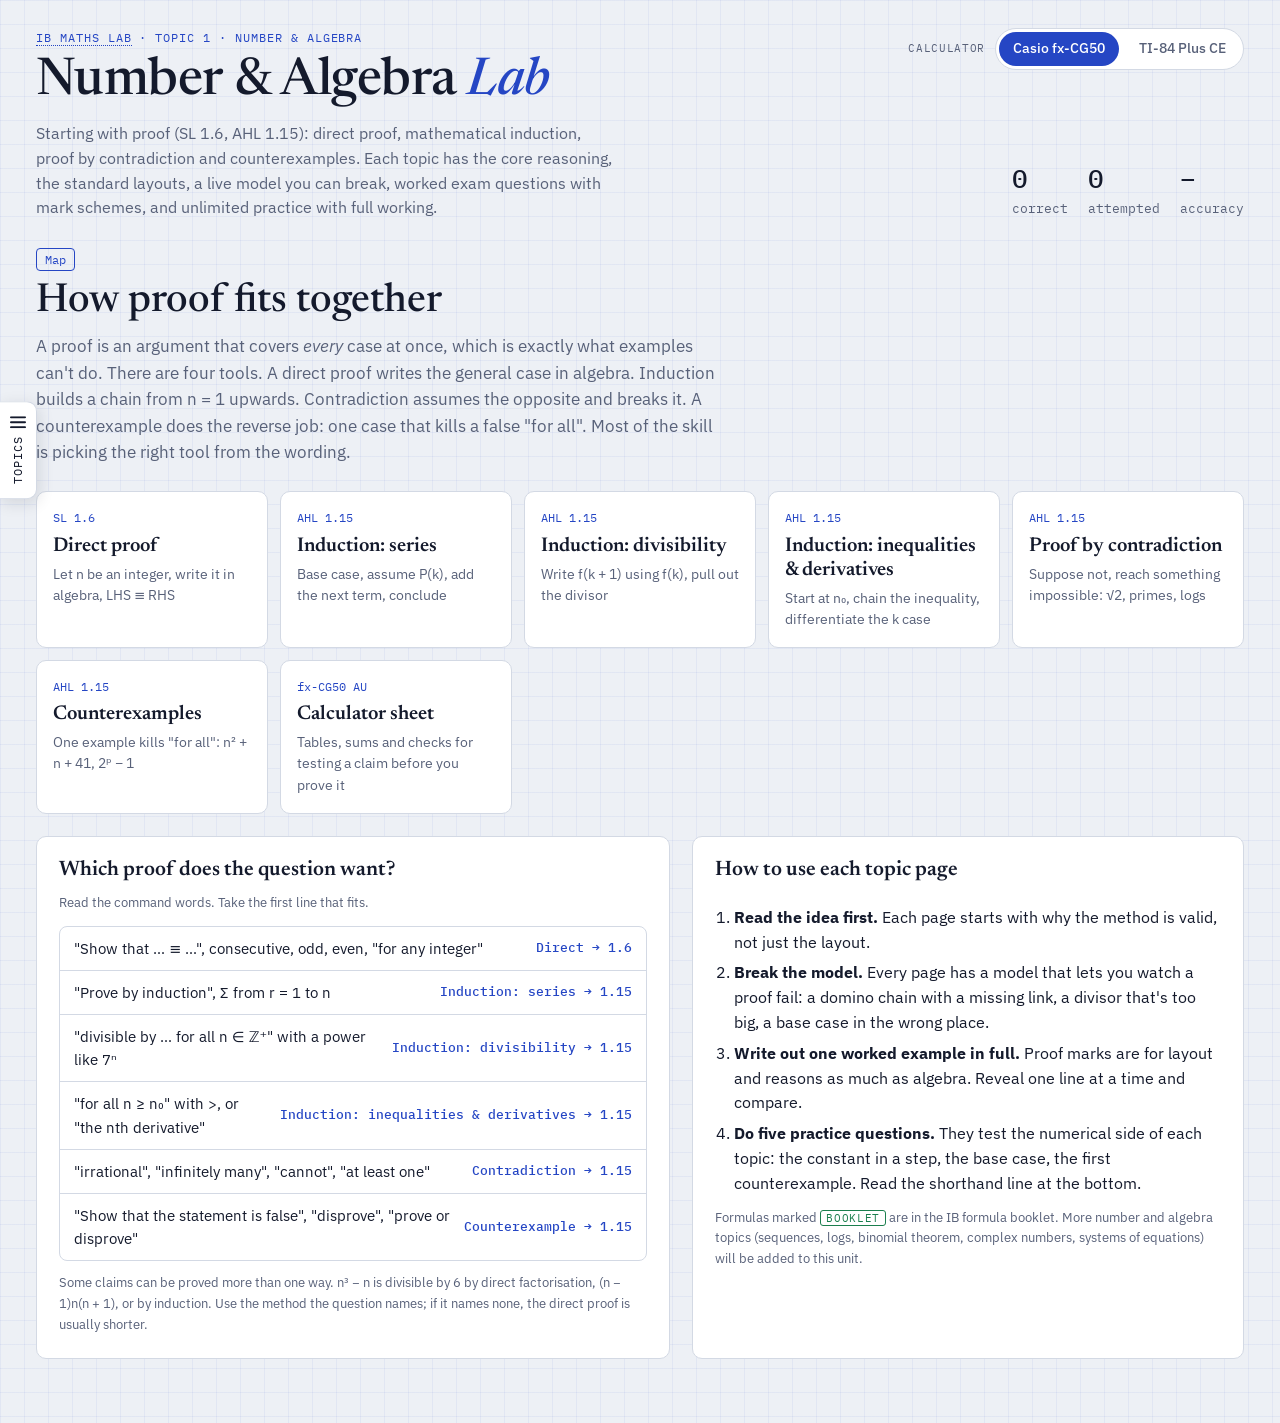
==== algebra/index.html @ 92396d4b "Add Number & algebra unit with proof (SL 1.6, AHL 1.15) Direct proof, induction (series, divisibilit" ====
<!doctype html>
<html lang="en">
<head>
<meta charset="utf-8">
<meta name="viewport" content="width=device-width, initial-scale=1, viewport-fit=cover">
<meta name="description" content="Interactive guide to IB Maths AA HL number and algebra, starting with proof: direct proof, mathematical induction (series, divisibility, inequalities, derivatives), proof by contradiction and counterexamples, with live models, worked exam questions with mark schemes, Casio fx-CG50 and TI-84 Plus CE keystrokes, and unlimited practice.">
<style>:root{padding-top:env(safe-area-inset-top,0px);padding-bottom:env(safe-area-inset-bottom,0px)}body{margin:0;font:14px system-ui,sans-serif}img{max-width:100%}[hidden]{display:none!important}</style>
<title>IB Number &amp; Algebra Lab</title>
<script>try{document.documentElement.dataset.calc=localStorage.getItem('ibprob-calc')==='ti84'?'ti84':'casio';}catch(e){document.documentElement.dataset.calc='casio';}</script>
<link rel="preconnect" href="https://fonts.googleapis.com">
<link rel="preconnect" href="https://fonts.gstatic.com" crossorigin>
<link rel="stylesheet" href="https://fonts.googleapis.com/css2?family=Newsreader:ital,opsz,wght@0,6..72,400..700;1,6..72,400..600&family=IBM+Plex+Sans:wght@400;500;600&family=IBM+Plex+Mono:wght@400;500&display=swap">
<link rel="stylesheet" href="../shared/styles.css">
</head>
<body data-unit="algebra">
<div class="wrap">
<header class="top">
<div>
<div class="eyebrow"><a class="crumb" href="../">IB Maths Lab</a> · Topic 1 · Number &amp; algebra</div>
<h1>Number &amp; Algebra <em>Lab</em></h1>
<p class="sub">Starting with proof (SL 1.6, AHL 1.15): direct proof, mathematical induction, proof by contradiction and counterexamples. Each topic has the core reasoning, the standard layouts, a live model you can break, worked exam questions with mark schemes, and unlimited practice with full working.</p>
</div>
<div class="top-side">
<div class="calcpick" role="group" aria-label="Calculator for keystroke instructions">
<span class="lbl">Calculator</span>
<div class="seg">
<button type="button" data-pick="casio" aria-pressed="true">Casio fx-CG50</button>
<button type="button" data-pick="ti84" aria-pressed="false">TI-84 Plus CE</button>
</div>
</div>
<div class="tally" aria-live="polite">
<div><b id="tCorrect">0</b>correct</div>
<div><b id="tAttempt">0</b>attempted</div>
<div><b id="tRate">–</b>accuracy</div>
</div>
</div>
</header>
<div class="shell">
<nav class="rail" id="rail" aria-label="Topics">
<div class="grp">Start</div>
<button class="navb" data-go="overview"><span class="r">map</span><span class="n">Overview</span><span class="s"></span></button>
<div class="grp">Proof</div>
<button class="navb" data-go="direct"><span class="r">SL 1.6</span><span class="n">Direct proof</span><span class="s" data-s="direct"></span></button>
<button class="navb" data-go="indsum"><span class="r">HL 1.15</span><span class="n">Induction: series</span><span class="s" data-s="indsum"></span></button>
<button class="navb" data-go="inddiv"><span class="r">HL 1.15</span><span class="n">Induction: divisibility</span><span class="s" data-s="inddiv"></span></button>
<button class="navb" data-go="indmore"><span class="r">HL 1.15</span><span class="n">Induction: inequalities &amp; derivatives</span><span class="s" data-s="indmore"></span></button>
<button class="navb" data-go="contra"><span class="r">HL 1.15</span><span class="n">Proof by contradiction</span><span class="s" data-s="contra"></span></button>
<button class="navb" data-go="counter"><span class="r">HL 1.15</span><span class="n">Counterexamples</span><span class="s" data-s="counter"></span></button>
<div class="grp">Test yourself</div>
<button class="navb" data-go="drill"><span class="r">mix</span><span class="n">Mixed drill</span><span class="s" data-s="drill"></span></button>
<button class="navb" data-go="casio"><span class="r"><span data-calc="casio">CG50</span><span data-calc="ti84">TI-84</span></span><span class="n">Calculator sheet</span><span class="s"></span></button>
</nav>
<main id="main">
<section class="sec" id="s-overview" data-sec="overview">
<header class="sec-head">
<span class="ref">Map</span>
<h2>How proof fits together</h2>
<p class="lede">A proof is an argument that covers <em>every</em> case at once, which is exactly what examples can't do. There are four tools. A direct proof writes the general case in algebra. Induction builds a chain from n = 1 upwards. Contradiction assumes the opposite and breaks it. A counterexample does the reverse job: one case that kills a false "for all". Most of the skill is picking the right tool from the wording.</p>
</header>
<div class="cards" id="cards"></div>
<div class="theory">
<div class="panel">
<h3>Which proof does the question want?</h3>
<p class="small" style="margin-bottom:12px">Read the command words. Take the first line that fits.</p>
<div class="decide">
<div><span>"Show that … ≡ …", consecutive, odd, even, "for any integer"</span><b>Direct → 1.6</b></div>
<div><span>"Prove by induction", Σ from r = 1 to n</span><b>Induction: series → 1.15</b></div>
<div><span>"divisible by … for all n ∈ ℤ⁺" with a power like 7ⁿ</span><b>Induction: divisibility → 1.15</b></div>
<div><span>"for all n ≥ n₀" with &gt;, or "the nth derivative"</span><b>Induction: inequalities &amp; derivatives → 1.15</b></div>
<div><span>"irrational", "infinitely many", "cannot", "at least one"</span><b>Contradiction → 1.15</b></div>
<div><span>"Show that the statement is false", "disprove", "prove or disprove"</span><b>Counterexample → 1.15</b></div>
</div>
<p class="small" style="margin-top:12px">Some claims can be proved more than one way. n³ − n is divisible by 6 by direct factorisation, (n − 1)n(n + 1), or by induction. Use the method the question names; if it names none, the direct proof is usually shorter.</p>
</div>
<div class="panel prose">
<h3>How to use each topic page</h3>
<ol>
<li><b>Read the idea first.</b> Each page starts with why the method is valid, not just the layout.</li>
<li><b>Break the model.</b> Every page has a model that lets you watch a proof fail: a domino chain with a missing link, a divisor that's too big, a base case in the wrong place.</li>
<li><b>Write out one worked example in full.</b> Proof marks are for layout and reasons as much as algebra. Reveal one line at a time and compare.</li>
<li><b>Do five practice questions.</b> They test the numerical side of each topic: the constant in a step, the base case, the first counterexample. Read the shorthand line at the bottom.</li>
</ol>
<p class="small">Formulas marked <span class="bk">booklet</span> are in the IB formula booklet. More number and algebra topics (sequences, logs, binomial theorem, complex numbers, systems of equations) will be added to this unit.</p>
</div>
</div>
</section>

<section class="sec" id="s-direct" data-sec="direct" hidden>
<header class="sec-head">
<span class="ref">SL 1.6</span>
<h2>Direct proof</h2>
<p class="lede">Write the general case in algebra, then rearrange it until the claim is visible. One argument covers every integer at once.</p>
</header>
<div class="theory">
<div class="panel prose">
<h3>The idea</h3>
<p>Checking examples never proves a "for all" claim. There are infinitely many integers and you can only check finitely many. The way round this is to let a <b>letter stand for every case at once</b>: "let n be an integer". Anything you show about n is then true for 1, for 2, for −57 and for every other integer, because you never used which one it was.</p>
<p>So the work is <b>translation</b>. An even number is 2n, an odd number 2n + 1, three consecutive integers n, n + 1, n + 2. Then rearrange until the claim shows: "divisible by 3" means you can write 3 × (an integer). Finish by saying why the bracket is an integer.</p>
<p>An <b>identity</b>, written ≡, is true for every value of the variable, unlike an equation, which picks out particular values. To prove LHS ≡ RHS, <b>start from one side and transform it into the other</b>. Writing the identity first and simplifying both sides is a logical error: it assumes what you are trying to show, and it can "prove" false things (squaring both sides of −1 = 1 gives 1 = 1).</p>
<p>Two facts do a lot of the work: <b>of two consecutive integers, one is even</b>, and <b>of three consecutive integers, one is a multiple of 3</b>. In the model, set the divisor above what the algebra allows and watch a counterexample appear.</p>
</div>
<div class="panel">
<h3>Formulas</h3>
<div class="fx-list">
<div class="fx"><span class="f">even: 2n   odd: 2n + 1   (n ∈ ℤ)</span></div>
<div class="fx"><span class="f">consecutive: n, n + 1, n + 2</span></div>
<div class="fx"><span class="f">n(n + 1) is always even</span></div>
<div class="fx"><span class="f">(n − 1)n(n + 1) is always a multiple of 6</span></div>
<div class="fx"><span class="f">(A + B)² − (A − B)² ≡ 4AB</span></div>
<div class="fx"><span class="f">A² − B² ≡ (A − B)(A + B)</span></div>
<div class="fx"><span class="f">Sₙ = n/2 (2u₁ + (n − 1)d)</span><span class="bk">booklet</span></div>
</div>
<div class="notes">
<div class="note trap"><span class="label">Traps</span><ul>
<li>Examples prove nothing about "every n". They score 0.</li>
<li>Two independent odd numbers are 2m + 1 and 2n + 1, not both 2n + 1.</li>
<li>Work from one side to the other. Don't simplify both sides of the identity at once.</li>
<li>"= 3(n + 1)" is not finished. Say n + 1 is an integer.</li>
</ul></div>
<div class="note tip"><span class="label">Shorthand</span><ul>
<li><b>Let n, write it, factor it, say why.</b></li>
<li><b>LHS → RHS, never both at once.</b></li>
<li><b>Consecutive pair → a 2. Consecutive triple → a 6.</b></li>
</ul></div>
</div>
</div>
</div>
<div class="panel">
<h3>Live model: evidence versus proof</h3>
<div class="lab-grid">
<div class="lcol"><div id="direct-pre"></div><div class="ctrls" id="direct-ctrls"></div></div>
<div>
<canvas id="direct-cv" aria-label="grid of values of the expression for n = 1 to N, marked by whether d divides them"></canvas>
<div class="legend"><span><i style="background:var(--good)"></i>d divides it</span><span><i style="background:var(--bad)"></i>d does not divide it</span><span><i style="background:var(--amber)"></i>first counterexample</span></div>
<div id="direct-ro"></div>
<div class="gdc" id="direct-gdc"></div>
<div id="direct-work" class="wk"></div>
</div>
</div>
</div>
<div class="duo"><div class="practice" data-sec="direct"></div>
<aside class="calc" data-calc="casio"><h3>On your fx-CG50 AU <small>Table</small></h3>
<p>The proof is done by hand. Use a table first to check the claim is true, and to find the number that always divides.</p>
<h4>Test a divisibility claim</h4>
<ol>
<li><kbd>MENU</kbd> → <b>Table</b>. Enter Y1 as the expression divided by d, e.g. <span class="mono">(X³−X)÷6</span>.</li>
<li><kbd>F5</kbd> SET: Start 1, End 20, Step 1. <kbd>EXIT</kbd>.</li>
<li><kbd>F6</kbd> TABLE. A decimal anywhere in Y1 is a counterexample. Whole numbers all the way down are evidence only.</li>
</ol>
<div class="eg">Y1 = (X³−X)÷6<br>X: 1  2  3   4   5<br>Y1: 0  1  4  10  20   (all whole)</div>
<p class="warn">The table can't replace the algebra. "I checked n = 1 to 20" earns no marks; "(n − 1)n(n + 1) contains a multiple of 2 and of 3" does.</p>
<p class="small">Menu labels move slightly between OS versions. If SET is not on F5, look along the F-key bar.</p>
</aside>
<aside class="calc" data-calc="ti84"><h3>On your TI-84 Plus CE <small>Y= · TABLE</small></h3>
<p>The proof is done by hand. Use a table first to check the claim is true, and to find the number that always divides.</p>
<h4>Test a divisibility claim</h4>
<ol>
<li><kbd>Y=</kbd>, enter Y1 as the expression divided by d, e.g. <span class="mono">(X^3−X)/6</span>.</li>
<li><kbd>2nd</kbd> <kbd>WINDOW</kbd> (TBLSET): TblStart = 1, ΔTbl = 1.</li>
<li><kbd>2nd</kbd> <kbd>GRAPH</kbd> (TABLE). A decimal anywhere in Y1 is a counterexample. Whole numbers all the way down are evidence only.</li>
</ol>
<div class="eg">Y1 = (X^3−X)/6<br>X: 1  2  3   4   5<br>Y1: 0  1  4  10  20   (all whole)</div>
<p class="warn">The table can't replace the algebra. "I checked n = 1 to 20" earns no marks; "(n − 1)n(n + 1) contains a multiple of 2 and of 3" does.</p>
</aside></div>
</section>

<section class="sec" id="s-indsum" data-sec="indsum" hidden>
<header class="sec-head">
<span class="ref">AHL 1.15</span>
<h2>Induction: series</h2>
<p class="lede">Prove the first case, prove that each case forces the next, and every case follows, like a line of falling dominoes.</p>
</header>
<div class="theory">
<div class="panel prose">
<h3>The idea</h3>
<p>Induction proves a statement P(n) for every positive integer with two finite pieces of work. The <b>base case</b> shows P(1) is true. The <b>inductive step</b> shows that <em>if</em> P(k) is true, then P(k + 1) must be true, for any k. Then P(1) gives P(2), P(2) gives P(3), and so on forever. Each domino knocks over the next.</p>
<p>Both halves matter, and the model shows why. Pick <b>faulty: base</b>: the formula Σ r = (n² + n + 2)/2 passes every inductive step, yet it's false everywhere, because the first domino never falls. Pick <b>faulty: step</b>: that formula is true for n = 1, 2 and 3, then the chain breaks. Checking a few cases is exactly what induction is <em>not</em>.</p>
<p>In the step you <b>assume</b> P(k). That is not circular: you're proving the implication "P(k) ⇒ P(k + 1)", not P(k) itself. For a series, the sum to k + 1 is the sum to k plus one more term, so <b>S(k + 1) = S(k) + u(k + 1)</b>. Replace S(k) by the assumed formula, then simplify towards the target. Writing the target down first tells you what to factorise out, usually (k + 1).</p>
<p>The conclusion is a required sentence, and it carries a mark: P(1) is true, P(k) true implies P(k + 1) true, so P(n) is true for all n ∈ ℤ⁺.</p>
</div>
<div class="panel">
<h3>Formulas</h3>
<div class="fx-list">
<div class="fx"><span class="f">S(k + 1) = S(k) + u(k + 1)</span></div>
<div class="fx"><span class="f">Σ r = n(n + 1)/2</span></div>
<div class="fx"><span class="f">Σ r² = n(n + 1)(2n + 1)/6</span></div>
<div class="fx"><span class="f">Σ r³ = n²(n + 1)²/4</span></div>
<div class="fx"><span class="f">Σ<sub>r=a</sub><sup>b</sup> = S(b) − S(a − 1)</span></div>
<div class="fx"><span class="f">Sₙ = u₁(rⁿ − 1)/(r − 1)</span><span class="bk">booklet</span></div>
</div>
<div class="notes">
<div class="note trap"><span class="label">Traps</span><ul>
<li>Never assume P(k + 1). Write it as the target, then reach it.</li>
<li>The (k + 1)th term: put r = k + 1 into the term, carefully (r × 2<sup>r−1</sup> becomes (k + 1)2ᵏ).</li>
<li>Show both sides in the base case, not just "true for n = 1".</li>
<li>The conclusion sentence is a mark. Write it every time.</li>
</ul></div>
<div class="note tip"><span class="label">Shorthand</span><ul>
<li><b>Base, Assume, Add the next term, Aim at the target, Announce.</b></li>
<li><b>Factor out (k + 1) first, expand last.</b></li>
</ul></div>
</div>
</div>
</div>
<div class="panel">
<h3>Live model: the domino chain</h3>
<div class="lab-grid">
<div class="lcol"><div id="indsum-pre"></div><div class="ctrls" id="indsum-ctrls"></div></div>
<div>
<canvas id="indsum-cv" aria-label="dominoes for n = 1 to N: fallen dominoes are proved, links show whether each inductive step holds"></canvas>
<div class="legend"><span><i style="background:var(--accent)"></i>fallen: proved by induction</span><span><i style="background:var(--good)"></i>step k → k + 1 holds</span><span><i style="background:var(--bad)"></i>step fails, or P(n) false</span><span><i style="background:var(--amber)"></i>step being inspected</span></div>
<div id="indsum-ro"></div>
<div class="gdc" id="indsum-gdc"></div>
<div id="indsum-work" class="wk"></div>
</div>
</div>
</div>
<div class="duo"><div class="practice" data-sec="indsum"></div>
<aside class="calc" data-calc="casio"><h3>On your fx-CG50 AU <small>Run-Matrix · Table</small></h3>
<p>Check a formula before proving it, and use it afterwards for "hence" parts.</p>
<h4>Evaluate a sum</h4>
<ol>
<li><kbd>MENU</kbd> → <b>Run-Matrix</b> → <kbd>OPTN</kbd> → <kbd>F4</kbd> CALC → Σ(. On most OS versions Σ( is on the second page: press <kbd>F6</kbd> (▷), then <kbd>F3</kbd>.</li>
<li>Type the term, the variable, the start and the end: <span class="mono">Σ(X², X, 1, 10)</span>.</li>
<li>Compare with the formula at the same n.</li>
</ol>
<div class="eg">Σ(X²,X,1,10)       = 385<br>10×11×21÷6         = 385  ✓</div>
<h4>Smallest n for which the sum exceeds T</h4>
<ol>
<li><kbd>MENU</kbd> → <b>Table</b>, Y1 = the proved formula with X for n.</li>
<li>Scan for the first row above T. Quote that row and the one before.</li>
</ol>
<p class="small">If the Σ( key is not where described, look along the CALC F-key bar after pressing <kbd>F6</kbd> (▷).</p>
</aside>
<aside class="calc" data-calc="ti84"><h3>On your TI-84 Plus CE <small>LIST · TABLE</small></h3>
<p>Check a formula before proving it, and use it afterwards for "hence" parts.</p>
<h4>Evaluate a sum</h4>
<ol>
<li><kbd>2nd</kbd> <kbd>STAT</kbd> (LIST) → MATH → 5:sum(.</li>
<li>Then <kbd>2nd</kbd> <kbd>STAT</kbd> → OPS → 5:seq(. Type term, variable, start, end: <span class="mono">sum(seq(X², X, 1, 10))</span>.</li>
<li>Compare with the formula at the same n.</li>
</ol>
<div class="eg">sum(seq(X²,X,1,10))  = 385<br>10*11*21/6           = 385  ✓</div>
<h4>Smallest n for which the sum exceeds T</h4>
<ol>
<li><kbd>Y=</kbd>, Y1 = the proved formula with X for n. <kbd>2nd</kbd> <kbd>GRAPH</kbd> (TABLE).</li>
<li>Scan for the first row above T. Quote that row and the one before.</li>
</ol>
<p class="small">Newer OS versions also have a summation template, <kbd>MATH</kbd> → 0:summation Σ(. If yours doesn't, sum(seq( always works.</p>
</aside></div>
</section>

<section class="sec" id="s-inddiv" data-sec="inddiv" hidden>
<header class="sec-head">
<span class="ref">AHL 1.15</span>
<h2>Induction: divisibility</h2>
<p class="lede">Show f(1) is a multiple of d, then write f(k + 1) as a multiple of f(k) plus something that is clearly a multiple of d.</p>
</header>
<div class="theory">
<div class="panel prose">
<h3>The idea</h3>
<p>The structure is the same as for series: base case, assume P(k), prove P(k + 1), conclude. What changes is the step. P(k) says <b>f(k) = dm for some integer m</b>. Giving the multiple a name is what makes the assumption usable.</p>
<p>For powers, split one factor off: 7ᵏ⁺¹ = 7 × 7ᵏ. Then either <b>substitute</b> 7ᵏ = 6m + 1 from the assumption, or <b>add and subtract</b> to make f(k) appear: 7ᵏ⁺¹ − 1 = 7(7ᵏ − 1) + 6. Both routes end with d × (an integer).</p>
<p>The model shows the second route numerically. f(k + 1) is rebuilt as (a × f(k)) + extra term. If f(k) is a multiple of d and so is the extra term, the sum is too, and the remainders stay at zero for ever. Raise d above what works and the remainder bars appear: the extra term is no longer a multiple of d, and the step breaks.</p>
<p>For polynomials like n³ + 2n there's no power to split. Instead, look at <b>f(k + 1) − f(k)</b>: here 3k² + 3k + 3, a multiple of 3. Then f(k + 1) = f(k) + 3(k² + k + 1), a sum of multiples of 3.</p>
</div>
<div class="panel">
<h3>Formulas</h3>
<div class="fx-list">
<div class="fx"><span class="f">assume f(k) = dm, m ∈ ℤ</span></div>
<div class="fx"><span class="f">aᵏ⁺¹ = a × aᵏ</span></div>
<div class="fx"><span class="f">aᵏ⁺¹ + c = a(aᵏ + c) − c(a − 1)</span></div>
<div class="fx"><span class="f">aᵏ⁺¹ − bᵏ⁺¹ = a(aᵏ − bᵏ) + (a − b)bᵏ</span></div>
<div class="fx"><span class="f">(k + 1)³ = k³ + 3k² + 3k + 1</span></div>
<div class="fx"><span class="f">a − b always divides aⁿ − bⁿ</span></div>
</div>
<div class="notes">
<div class="note trap"><span class="label">Traps</span><ul>
<li>"Assume divisible by d" with no letter gives nothing to substitute. Write f(k) = dm.</li>
<li>3²⁽ᵏ⁺¹⁾ = 9 × 3²ᵏ, not 3 × 3²ᵏ.</li>
<li>End with d × (bracket) and say the bracket is an integer.</li>
</ul></div>
<div class="note tip"><span class="label">Shorthand</span><ul>
<li><b>Split one power off, substitute, factor out d.</b></li>
<li><b>Polynomial? f(k + 1) − f(k).</b></li>
</ul></div>
</div>
</div>
</div>
<div class="panel">
<h3>Live model: does the remainder stay at zero?</h3>
<div class="lab-grid">
<div class="lcol"><div id="inddiv-pre"></div><div class="ctrls" id="inddiv-ctrls"></div></div>
<div>
<canvas id="inddiv-cv" aria-label="remainder of f(n) on division by d for n = 1 to 12"></canvas>
<div class="legend"><span><i style="background:var(--good)"></i>remainder 0</span><span><i style="background:var(--bad)"></i>non-zero remainder</span><span><i style="background:var(--amber)"></i>k and k + 1</span></div>
<div id="inddiv-ro"></div>
<div class="gdc" id="inddiv-gdc"></div>
<div id="inddiv-work" class="wk"></div>
</div>
</div>
</div>
<div class="duo"><div class="practice" data-sec="inddiv"></div>
<aside class="calc" data-calc="casio"><h3>On your fx-CG50 AU <small>Table</small></h3>
<p>Before proving "d divides f(n)", check it and find the largest d.</p>
<h4>Find the largest d</h4>
<ol>
<li><kbd>MENU</kbd> → <b>Table</b>, Y1 = f(X), e.g. <span class="mono">7^X−1</span>. <kbd>F5</kbd> SET: Start 1, End 6. <kbd>F6</kbd> TABLE.</li>
<li>The HCF of the first two or three values is the largest possible d.</li>
<li>Check it: change Y1 to <span class="mono">(7^X−1)÷6</span>. Every value should be a whole number.</li>
</ol>
<div class="eg">Y1 = 7^X−1:  6, 48, 342, 2400<br>HCF(6, 48, 342) = 6<br>(7^X−1)÷6:  1, 8, 57, 400  ✓</div>
<p class="warn">The screen shows 10 digits. Past about 10¹⁰, values switch to scientific notation and you can't tell whether they are whole. Keep End small.</p>
</aside>
<aside class="calc" data-calc="ti84"><h3>On your TI-84 Plus CE <small>Y= · TABLE</small></h3>
<p>Before proving "d divides f(n)", check it and find the largest d.</p>
<h4>Find the largest d</h4>
<ol>
<li><kbd>Y=</kbd>, Y1 = f(X), e.g. <span class="mono">7^X−1</span>. <kbd>2nd</kbd> <kbd>WINDOW</kbd>: TblStart = 1, ΔTbl = 1. <kbd>2nd</kbd> <kbd>GRAPH</kbd>.</li>
<li>The HCF of the first two or three values is the largest possible d. <kbd>MATH</kbd> → NUM → gcd( finds it.</li>
<li>Check it: change Y1 to <span class="mono">(7^X−1)/6</span>. Every value should be a whole number.</li>
</ol>
<div class="eg">Y1 = 7^X−1:  6, 48, 342, 2400<br>gcd(6,48) = 6, gcd(6,342) = 6<br>(7^X−1)/6:  1, 8, 57, 400  ✓</div>
<p class="warn">The screen shows 10 digits. Past about 10¹⁰, values switch to scientific notation and you can't tell whether they are whole. Keep the table short.</p>
<p class="small">gcd( takes two numbers at a time, so nest it for three: gcd(gcd(6,48),342).</p>
</aside></div>
</section>

<section class="sec" id="s-indmore" data-sec="indmore" hidden>
<header class="sec-head">
<span class="ref">AHL 1.15</span>
<h2>Induction: inequalities and derivatives</h2>
<p class="lede">Start the chain where the statement starts being true, and in the step build an inequality one link at a time.</p>
</header>
<div class="theory">
<div class="panel prose">
<h3>The idea</h3>
<p>Induction doesn't have to start at 1. If a claim is "for all n ≥ 5", the <b>base case is P(5)</b> and the step assumes P(k) <b>for some k ≥ 5</b>. That condition on k is often what makes the step work.</p>
<p>For an inequality, start from the left side of P(k + 1) and peel off the left side of P(k): 2ᵏ⁺¹ = 2 × 2ᵏ, or (k + 1)! = (k + 1) × k!. Use the assumption once to get &gt; something. Then show that something is ≥ the right side of P(k + 1), using k ≥ n₀. You are building a chain, <b>LHS &gt; … ≥ RHS</b>, never an equation.</p>
<p>The model separates the two requirements. The <b>base</b> must be true, and the <b>step</b> must work from the base onwards. For 2ⁿ &gt; n², the step works for every k ≥ 3, but P(3) and P(4) are false, so the earliest valid base is 5. Drag n₀ to 1: P(1) is true, but the step can't carry it past 2. Small cases can hold and then fail.</p>
<p>For an <b>nth derivative</b>, the step is: differentiate the formula for the kth derivative, and simplify it into the formula with k + 1. Don't differentiate the original function again, and don't just substitute k + 1 into the formula. That second one is assuming the answer.</p>
</div>
<div class="panel">
<h3>Formulas</h3>
<div class="fx-list">
<div class="fx"><span class="f">base: P(n₀); assume P(k), k ≥ n₀</span></div>
<div class="fx"><span class="f">2ᵏ⁺¹ = 2 × 2ᵏ,   (k + 1)! = (k + 1) × k!</span></div>
<div class="fx"><span class="f">a &gt; b and b ≥ c ⇒ a &gt; c</span></div>
<div class="fx"><span class="f">f<sup>(k+1)</sup>(x) = d/dx [f<sup>(k)</sup>(x)]</span></div>
<div class="fx"><span class="f">(uv)′ = u′v + uv′</span><span class="bk">booklet</span></div>
<div class="fx"><span class="f">d/dx (eˣ) = eˣ, so d/dx (e<sup>ax</sup>) = ae<sup>ax</sup></span><span class="bk">booklet</span></div>
</div>
<div class="notes">
<div class="note trap"><span class="label">Traps</span><ul>
<li>The base case is the starting value in the question, not n = 1.</li>
<li>State k ≥ n₀ in the assumption. You'll need it.</li>
<li>Keep &gt; and ≥ in the chain. One "=" where it doesn't belong breaks the proof.</li>
<li>Derivatives: differentiate the k case, don't restart from f(x).</li>
</ul></div>
<div class="note tip"><span class="label">Shorthand</span><ul>
<li><b>Peel off, use P(k), compare, chain.</b></li>
<li><b>Base = first n after the last failure.</b></li>
</ul></div>
</div>
</div>
</div>
<div class="panel">
<h3>Live model: where can the chain start?</h3>
<div class="lab-grid">
<div class="lcol"><div id="indmore-pre"></div><div class="ctrls" id="indmore-ctrls"></div></div>
<div>
<canvas id="indmore-cv" aria-label="left and right sides of the inequality for n = 1 to 12 on a log scale, with the base case marked"></canvas>
<div class="legend"><span><i style="background:var(--accent)"></i>left side</span><span><i style="background:var(--amber)"></i>right side</span><span><i style="background:var(--good-soft)"></i>inequality true</span><span><i style="background:var(--bad-soft)"></i>false</span></div>
<div id="indmore-ro"></div>
<div class="gdc" id="indmore-gdc"></div>
<div id="indmore-work" class="wk"></div>
</div>
</div>
</div>
<div class="duo"><div class="practice" data-sec="indmore"></div>
<aside class="calc" data-calc="casio"><h3>On your fx-CG50 AU <small>Table · Run-Matrix</small></h3>
<p>Find the base case with a table; check a derivative formula at a point.</p>
<h4>Find n₀ for an inequality</h4>
<ol>
<li><kbd>MENU</kbd> → <b>Table</b>. Y1 = left side, Y2 = right side, e.g. <span class="mono">X!</span> and <span class="mono">3^X</span>. The ! is in <kbd>OPTN</kbd> → <kbd>F6</kbd> (▷) → <kbd>F3</kbd> PROB → <kbd>F1</kbd> x!.</li>
<li><kbd>F5</kbd> SET: Start 1, End 12. <kbd>F6</kbd> TABLE.</li>
<li>Find the <em>last</em> row where Y1 ≤ Y2. n₀ is the row after it.</li>
</ol>
<div class="eg">X   Y1=X!   Y2=3^X<br>6   720     729    ✗<br>7   5040    2187   ✓   → n₀ = 7</div>
<h4>Check an nth-derivative formula</h4>
<ol>
<li><b>Run-Matrix</b> → <kbd>OPTN</kbd> → <kbd>F4</kbd> CALC → <kbd>F3</kbd> d²/dx² gives a second derivative at a point.</li>
<li>Compare with your formula at n = 2 and the same x.</li>
</ol>
<div class="eg">d²/dx²(Xe^(2X), 0.5)  = 16.30…<br>2¹(2 + 1)e¹           = 16.30…  ✓</div>
</aside>
<aside class="calc" data-calc="ti84"><h3>On your TI-84 Plus CE <small>Y= · TABLE · MATH</small></h3>
<p>Find the base case with a table; check a derivative formula at a point.</p>
<h4>Find n₀ for an inequality</h4>
<ol>
<li><kbd>Y=</kbd>. Y1 = left side, Y2 = right side, e.g. <span class="mono">X!</span> and <span class="mono">3^X</span>. The ! is in <kbd>MATH</kbd> → PROB → 4:!.</li>
<li><kbd>2nd</kbd> <kbd>WINDOW</kbd>: TblStart = 1, ΔTbl = 1. <kbd>2nd</kbd> <kbd>GRAPH</kbd>.</li>
<li>Find the <em>last</em> row where Y1 ≤ Y2. n₀ is the row after it.</li>
</ol>
<div class="eg">X   Y1=X!   Y2=3^X<br>6   720     729    ✗<br>7   5040    2187   ✓   → n₀ = 7</div>
<h4>Check a derivative formula</h4>
<ol>
<li><kbd>MATH</kbd> → 8:nDeriv( gives a first derivative at a point.</li>
<li>Compare with your formula at n = 1. For a second derivative, enter your f′ formula as Y1 and use nDeriv(Y1, X, a).</li>
</ol>
<div class="eg">nDeriv(Xe^(2X),X,0.5) = 5.436…<br>2⁰(1 + 1)e¹          = 5.436…  ✓</div>
<p class="small">nDeriv( cannot be nested, which is why the second derivative goes through Y1.</p>
</aside></div>
</section>

<section class="sec" id="s-contra" data-sec="contra" hidden>
<header class="sec-head">
<span class="ref">AHL 1.15</span>
<h2>Proof by contradiction</h2>
<p class="lede">Assume the statement is false, follow the consequences, and reach something impossible. The assumption must be wrong.</p>
</header>
<div class="theory">
<div class="panel prose">
<h3>The idea</h3>
<p>Some statements are hard to prove head-on, because they say something <em>can't</em> happen: √2 is not a fraction, the primes never run out. Contradiction turns them round. <b>Suppose the opposite</b>, deduce carefully, and arrive at a statement that is both true and false. Since correct reasoning can't produce a falsehood from a truth, the supposition was false.</p>
<p>For √2: suppose √2 = p/q in <b>lowest terms</b>. Squaring gives p² = 2q², so p² is even, so p is even (a small lemma, itself proved by contradiction). Writing p = 2m gives q² = 2m², so q is even too. Both even contradicts lowest terms. The phrase "no common factor" in the first line is what the whole proof hangs on.</p>
<p>The model hunts for a fraction p/q with p² = dq². For d = 2 the gap |p² − 2q²| never drops below 1, however far you search. But a search is still only evidence. Set d = 4 and an exact fraction appears, so the proof <em>must</em> fail somewhere: it fails at "d | p² ⇒ d | p", since 4 | 2² but 4 ∤ 2. Try d = 8: √8 is irrational, yet that step still fails. The fix is to argue with the prime 2 instead.</p>
<p>Euclid's proof that there are infinitely many primes works the same way. Suppose p₁, …, pₙ is the complete list, and build N = p₁p₂…pₙ + 1. Every pᵢ leaves remainder 1, so N has a prime factor that isn't on the list. N itself need not be prime.</p>
</div>
<div class="panel">
<h3>Formulas</h3>
<div class="fx-list">
<div class="fx"><span class="f">rational: p/q, p, q ∈ ℤ, q ≠ 0, no common factor</span></div>
<div class="fx"><span class="f">n² even ⇒ n even (p prime: p | n² ⇒ p | n)</span></div>
<div class="fx"><span class="f">even ≠ odd</span></div>
<div class="fx"><span class="f">log<sub>a</sub> b = p/q ⇔ aᵖ = bᵠ</span></div>
<div class="fx"><span class="f">N = p₁p₂…pₙ + 1 leaves remainder 1 on division by each pᵢ</span></div>
<div class="fx"><span class="f">log<sub>a</sub> x = log<sub>b</sub> x ÷ log<sub>b</sub> a</span><span class="bk">booklet</span></div>
</div>
<div class="notes">
<div class="note trap"><span class="label">Traps</span><ul>
<li>Leave out "no common factor" and there is no contradiction at the end.</li>
<li>"N is prime" is false in general (30 031 = 59 × 509). Say N has a prime factor not on the list.</li>
<li>Name the contradiction explicitly, then conclude.</li>
<li>Decimals on a calculator are never a proof of irrationality.</li>
</ul></div>
<div class="note tip"><span class="label">Shorthand</span><ul>
<li><b>Suppose not. Push until something is both true and false.</b></li>
<li><b>√d: lowest terms → both divisible → contradiction.</b></li>
<li><b>Logs: aᵖ = bᵠ, even = odd.</b></li>
</ul></div>
</div>
</div>
</div>
<div class="panel">
<h3>Live model: hunting for √d = p/q</h3>
<div class="lab-grid">
<div class="lcol"><div class="ctrls" id="contra-ctrls"></div></div>
<div>
<canvas id="contra-cv" aria-label="gap between p squared and d times q squared for the best p at each q"></canvas>
<div class="legend"><span><i style="background:var(--accent)"></i>gap of exactly 1</span><span><i style="background:var(--accent-soft)"></i>larger gap</span><span><i style="background:var(--bad)"></i>gap 0: an exact fraction</span><span><i style="background:var(--good)"></i>floor at 1</span></div>
<div id="contra-ro"></div>
<div class="gdc" id="contra-gdc"></div>
<div id="contra-work" class="wk"></div>
</div>
</div>
</div>
<div class="duo"><div class="practice" data-sec="contra"></div>
<aside class="calc" data-calc="casio"><h3>On your fx-CG50 AU <small>Run-Matrix · Table</small></h3>
<p>Contradiction proofs are written by hand. The calculator helps with the numerical parts, such as testing a Euclid number for factors.</p>
<h4>Find the smallest prime factor of N</h4>
<ol>
<li><b>Run-Matrix</b>: compute N, e.g. <span class="mono">2×3×5×7×11×13+1</span> = 30031.</li>
<li><kbd>MENU</kbd> → <b>Table</b>, Y1 = <span class="mono">30031÷X</span>. <kbd>F5</kbd> SET: Start 2, End 200. <kbd>F6</kbd> TABLE.</li>
<li>Scroll for the first whole number. Its X is the smallest factor.</li>
</ol>
<div class="eg">Y1 = 30031÷X<br>X = 59:  Y1 = 509   → 30031 = 59 × 509</div>
<p class="warn">√2 = 1.414213562 on screen proves nothing: every rational number also shows only 10 digits. Irrationality needs the argument.</p>
</aside>
<aside class="calc" data-calc="ti84"><h3>On your TI-84 Plus CE <small>Home · TABLE</small></h3>
<p>Contradiction proofs are written by hand. The calculator helps with the numerical parts, such as testing a Euclid number for factors.</p>
<h4>Find the smallest prime factor of N</h4>
<ol>
<li>Home screen: compute N, e.g. <span class="mono">2*3*5*7*11*13+1</span> = 30031.</li>
<li><kbd>Y=</kbd>, Y1 = <span class="mono">30031/X</span>. <kbd>2nd</kbd> <kbd>WINDOW</kbd>: TblStart = 2, ΔTbl = 1. <kbd>2nd</kbd> <kbd>GRAPH</kbd>.</li>
<li>Scroll for the first whole number. Its X is the smallest factor.</li>
</ol>
<div class="eg">Y1 = 30031/X<br>X = 59:  Y1 = 509   → 30031 = 59 × 509</div>
<p class="warn">√2 = 1.414213562 on screen proves nothing: every rational number also shows only 10 digits. Irrationality needs the argument.</p>
</aside></div>
</section>

<section class="sec" id="s-counter" data-sec="counter" hidden>
<header class="sec-head">
<span class="ref">AHL 1.15</span>
<h2>Counterexamples</h2>
<p class="lede">A "for all" claim needs a proof to be true, but only one case to be false. Find that case and check it fully.</p>
</header>
<div class="theory">
<div class="panel prose">
<h3>The idea</h3>
<p>Proof and disproof are lopsided. "n² + n + 41 is prime for every n" holds for n = 1 to 39, which is a lot of evidence and no proof at all. At <b>n = 40</b> it gives 1681 = 41². <b>One counterexample</b> is a complete disproof, and nothing more is needed.</p>
<p>The reason is the logic of "for all". Its negation is "there exists at least one case where it fails". So a counterexample needs two checks: the case meets the claim's condition (n is a positive integer, p is prime, a &gt; b), and the conclusion fails for it.</p>
<p>Where to look: <b>0 and 1</b>, <b>negative numbers</b> (squaring hides signs), <b>fractions between 0 and 1</b> (squaring makes them smaller), and the <b>constants in the formula</b>. For n² + n + c, put n = c − 1 or n = c, and every term shares a factor c.</p>
<p>Watch the direction of a claim. "2ᵖ − 1 is prime ⇒ p is prime" is true. Its converse, "p is prime ⇒ 2ᵖ − 1 is prime", is false: p = 11 gives 2047 = 23 × 89. In the model, search further and watch a claim survive dozens of cases before it breaks, or never break at all within the range, which still proves nothing.</p>
</div>
<div class="panel">
<h3>Formulas</h3>
<div class="fx-list">
<div class="fx"><span class="f">not (for all x, P(x)) ⇔ there exists x with not P(x)</span></div>
<div class="fx"><span class="f">n² + n + c at n = c − 1: (c − 1)c + c = c²</span></div>
<div class="fx"><span class="f">2ᵃᵇ − 1 = (2ᵃ − 1)(2<sup>a(b−1)</sup> + … + 2ᵃ + 1)</span></div>
<div class="fx"><span class="f">x² &gt; a² ⇔ x &gt; a or x &lt; −a</span></div>
<div class="fx"><span class="f">0 &lt; x &lt; 1 ⇒ x² &lt; x</span></div>
</div>
<div class="notes">
<div class="note trap"><span class="label">Traps</span><ul>
<li>Show the arithmetic. "n = 40 works" alone is not a counterexample.</li>
<li>The case must satisfy the condition: a counterexample to "for every prime p" must use a prime.</li>
<li>No counterexample found ≠ true. Prove it instead.</li>
<li>Don't confuse a statement with its converse.</li>
</ul></div>
<div class="note tip"><span class="label">Shorthand</span><ul>
<li><b>One case kills "for all". Check condition ✓, conclusion ✗.</b></li>
<li><b>Try 0, 1, negatives, ½, and the constant in the formula.</b></li>
</ul></div>
</div>
</div>
</div>
<div class="panel">
<h3>Live model: hunting for a counterexample</h3>
<div class="lab-grid">
<div class="lcol"><div id="counter-pre"></div><div class="ctrls" id="counter-ctrls"></div></div>
<div>
<canvas id="counter-cv" aria-label="grid of cases, each marked prime or not prime"></canvas>
<div class="legend"><span><i style="background:var(--good)"></i>claim holds (prime)</span><span><i style="background:var(--bad)"></i>claim fails</span><span><i style="background:var(--amber)"></i>first counterexample</span></div>
<div id="counter-ro"></div>
<div class="gdc" id="counter-gdc"></div>
<div id="counter-work" class="wk"></div>
</div>
</div>
</div>
<div class="duo"><div class="practice" data-sec="counter"></div>
<aside class="calc" data-calc="casio"><h3>On your fx-CG50 AU <small>Table</small></h3>
<p>Search for a counterexample, then confirm it by finding a factor.</p>
<h4>Search, then test a factor</h4>
<ol>
<li><kbd>MENU</kbd> → <b>Table</b>. Y1 = the expression, e.g. <span class="mono">X²+X+41</span>.</li>
<li>Y2 = the expression divided by a suspected factor, e.g. <span class="mono">(X²+X+41)÷41</span>. <kbd>F5</kbd> SET: Start 1, End 45. <kbd>F6</kbd> TABLE.</li>
<li>A whole number in Y2 (other than 1) means Y1 is not prime. Quote both numbers.</li>
</ol>
<div class="eg">X = 40:  Y1 = 1681,  Y2 = 41<br>so 1681 = 41 × 41, not prime</div>
<h4>Factorise a single number</h4>
<ol>
<li>Y1 = <span class="mono">2047÷X</span>, Start 2. The first whole number gives the factor pair: X = 23, Y1 = 89.</li>
</ol>
<p class="warn">Guess the factor from the formula (41 in n² + n + 41) rather than dividing by everything.</p>
</aside>
<aside class="calc" data-calc="ti84"><h3>On your TI-84 Plus CE <small>Y= · TABLE</small></h3>
<p>Search for a counterexample, then confirm it by finding a factor.</p>
<h4>Search, then test a factor</h4>
<ol>
<li><kbd>Y=</kbd>. Y1 = the expression, e.g. <span class="mono">X²+X+41</span>.</li>
<li>Y2 = the expression divided by a suspected factor, e.g. <span class="mono">(X²+X+41)/41</span>. <kbd>2nd</kbd> <kbd>WINDOW</kbd>: TblStart = 1, ΔTbl = 1. <kbd>2nd</kbd> <kbd>GRAPH</kbd>.</li>
<li>A whole number in Y2 (other than 1) means Y1 is not prime. Quote both numbers.</li>
</ol>
<div class="eg">X = 40:  Y1 = 1681,  Y2 = 41<br>so 1681 = 41 × 41, not prime</div>
<h4>Factorise a single number</h4>
<ol>
<li>Y1 = <span class="mono">2047/X</span>, TblStart = 2. The first whole number gives the factor pair: X = 23, Y1 = 89.</li>
</ol>
<p class="warn">Guess the factor from the formula (41 in n² + n + 41) rather than dividing by everything.</p>
</aside></div>
</section>

<section class="sec" id="s-drill" data-sec="drill" hidden>
<header class="sec-head">
<span class="ref">Mixed</span>
<h2>Mixed drill</h2>
<p class="lede">Questions from every proof topic in random order. Part of the skill is recognising which method a question wants before you start.</p>
</header>
<div class="practice" data-sec="drill"></div>
<div class="panel prose">
<h3>Exam habits that save marks</h3>
<ul>
<li>Start every direct proof with "Let n be an integer" or "Let the odd number be 2n + 1, n ∈ ℤ".</li>
<li>In induction, write P(k + 1) as a target before you start the step. You'll know what to factorise.</li>
<li>Always write the induction conclusion sentence. It is worth a mark, and it is only awarded if the base and step are there.</li>
<li>In contradiction, write the assumption in full, including "no common factor" or "this is the complete list".</li>
<li>For a counterexample, show the arithmetic and say "so the statement is false".</li>
<li>Prove identities from one side to the other. Never simplify both sides at once.</li>
</ul>
</div>
</section>

<section class="sec" id="s-casio" data-sec="casio" hidden>
<header class="sec-head">
<span class="ref"><span data-calc="casio">fx-CG50 AU</span><span data-calc="ti84">TI-84 Plus CE</span></span>
<h2>Calculator cheat sheet</h2>
<p class="lede">The calculator never writes a proof, but it tests a claim before you prove it, finds base cases and counterexamples, and answers the "hence" parts. Each topic page also has its own calculator panel.</p>
</header>
<div class="panel" data-calc="casio">
<h3>Before the exam</h3>
<div class="prose">
<ul>
<li><kbd>SHIFT</kbd> <kbd>MENU</kbd> (SET UP): Input/Output = <b>Math/Math</b>, so fractions and powers display exactly.</li>
<li>Practise one Table with two functions (Y1 and Y2) so the setup is quick.</li>
<li>Proof questions are mostly on Paper 1. On Paper 2, expect a "check" or "hence" part that needs a table or a sum.</li>
</ul>
</div>
</div>
<div class="panel" data-calc="casio">
<h3>Menu paths</h3>
<div class="tablewrap">
<table class="cheat">
<tr><th>Task</th><th>Path</th><th>Inputs</th></tr>
<tr><td>Table of values</td><td><b>Table</b> → <kbd>F5</kbd> SET, <kbd>F6</kbd> TABLE</td><td>Y1, Y2 in X; Start, End, Step</td></tr>
<tr><td>Sum of a series</td><td><b>Run-Matrix</b> → <kbd>OPTN</kbd> → <kbd>F4</kbd> CALC → (<kbd>F6</kbd> ▷) Σ(</td><td>term, X, start, end</td></tr>
<tr><td>Factorial</td><td><kbd>OPTN</kbd> → <kbd>F6</kbd> (▷) → <kbd>F3</kbd> PROB → <kbd>F1</kbd> x!</td><td>after the number</td></tr>
<tr><td>Divisibility test</td><td><b>Table</b>, Y1 = f(X)÷d</td><td>look for decimals</td></tr>
<tr><td>Derivative at a point</td><td><b>Run-Matrix</b> → <kbd>OPTN</kbd> → <kbd>F4</kbd> CALC → <kbd>F2</kbd> d/dx or <kbd>F3</kbd> d²/dx²</td><td>f(X), x-value</td></tr>
<tr><td>Fraction ↔ decimal</td><td><kbd>S⇔D</kbd></td><td>Run-Matrix output</td></tr>
</table>
</div>
</div>
<div class="panel" data-calc="casio">
<h3>Which tool for which question?</h3>
<div class="tablewrap">
<table class="cheat">
<tr><th>Question wants</th><th>Use</th></tr>
<tr><td>"Find the largest integer that always divides…"</td><td>Table of f(X), HCF of the first values</td></tr>
<tr><td>"Hence find Σ from a to b"</td><td>Formula S(b) − S(a − 1), check with Σ(</td></tr>
<tr><td>"Smallest n such that the sum exceeds…"</td><td>Table of the formula</td></tr>
<tr><td>Base case n₀ for an inequality</td><td>Table of Y1 and Y2, last failure + 1</td></tr>
<tr><td>A counterexample to "… is prime"</td><td>Table with Y2 = Y1 ÷ suspected factor</td></tr>
<tr><td>Check an nth-derivative formula</td><td>d/dx or d²/dx² at a point</td></tr>
</table>
</div>
</div>
<div class="panel" data-calc="ti84">
<h3>Before the exam</h3>
<div class="prose">
<ul>
<li><kbd>MODE</kbd>: <b>FUNCTION</b>, <b>MATHPRINT</b>, so fractions and powers display exactly.</li>
<li>Practise one TABLE with two functions (Y1 and Y2) so the setup is quick.</li>
<li>Proof questions are mostly on Paper 1. On Paper 2, expect a "check" or "hence" part that needs a table or a sum.</li>
</ul>
</div>
</div>
<div class="panel" data-calc="ti84">
<h3>Menu paths</h3>
<div class="tablewrap">
<table class="cheat">
<tr><th>Task</th><th>Path</th><th>Inputs</th></tr>
<tr><td>Table of values</td><td><kbd>Y=</kbd>, <kbd>2nd</kbd> <kbd>WINDOW</kbd> TBLSET, <kbd>2nd</kbd> <kbd>GRAPH</kbd> TABLE</td><td>Y1, Y2 in X; TblStart, ΔTbl</td></tr>
<tr><td>Sum of a series</td><td><kbd>2nd</kbd> <kbd>STAT</kbd> → MATH → 5:sum( and OPS → 5:seq(</td><td>sum(seq(term, X, start, end))</td></tr>
<tr><td>Factorial</td><td><kbd>MATH</kbd> → PROB → 4:!</td><td>after the number</td></tr>
<tr><td>HCF</td><td><kbd>MATH</kbd> → NUM → gcd(</td><td>two numbers</td></tr>
<tr><td>Derivative at a point</td><td><kbd>MATH</kbd> → 8:nDeriv(</td><td>f(X), X, x-value</td></tr>
<tr><td>Decimal → fraction</td><td><kbd>MATH</kbd> → 1:►Frac</td><td>Home screen answer</td></tr>
</table>
</div>
</div>
<div class="panel" data-calc="ti84">
<h3>Which tool for which question?</h3>
<div class="tablewrap">
<table class="cheat">
<tr><th>Question wants</th><th>Use</th></tr>
<tr><td>"Find the largest integer that always divides…"</td><td>TABLE of f(X), gcd( of the first values</td></tr>
<tr><td>"Hence find Σ from a to b"</td><td>Formula S(b) − S(a − 1), check with sum(seq(</td></tr>
<tr><td>"Smallest n such that the sum exceeds…"</td><td>TABLE of the formula</td></tr>
<tr><td>Base case n₀ for an inequality</td><td>TABLE of Y1 and Y2, last failure + 1</td></tr>
<tr><td>A counterexample to "… is prime"</td><td>TABLE with Y2 = Y1 / suspected factor</td></tr>
<tr><td>Check an nth-derivative formula</td><td>nDeriv( at a point</td></tr>
</table>
</div>
</div>
</section>
</main>
</div>
</div>
<script src="../shared/core.js"></script>
<script src="learn.js"></script>
<script src="app.js"></script>
<script src="../shared/learn-render.js"></script>
<script src="../shared/boot.js"></script>
</body>
</html>
---- shared/styles.css ----
/* Layout: graph-paper ground, sticky syllabus rail on the left, one topic open at a time: theory -> live model -> practice */
:root{
--bg:#EDF0F5; --paper:#FFFFFF; --ink:#141A2C; --muted:#586179; --line:#D3D9E4; --faint:#E6EAF1;
--accent:#2546C4; --accent-ink:#FFFFFF; --accent-soft:#DFE5FA;
--amber:#C98204; --amber-soft:#FBEBC8;
--good:#1B7F4E; --good-soft:#DDF2E6; --bad:#B8322A; --bad-soft:#F8E0DE;
--grid:rgba(37,70,196,.06);
--f-display:"Newsreader", Georgia, "Times New Roman", serif;
--f-body:"IBM Plex Sans", system-ui, -apple-system, "Segoe UI", sans-serif;
--f-mono:"IBM Plex Mono", ui-monospace, Menlo, Consolas, monospace;
}
@media (prefers-color-scheme: dark){ :root:not([data-theme="light"]){
--bg:#0E1220; --paper:#161B2B; --ink:#E6E9F2; --muted:#9AA3B9; --line:#2B3249; --faint:#1E2436;
--accent:#7E97FF; --accent-ink:#0E1220; --accent-soft:#222C55;
--amber:#F0B33D; --amber-soft:#3A2E12;
--good:#4CC489; --good-soft:#15301F; --bad:#F07068; --bad-soft:#3A1A19;
--grid:rgba(126,151,255,.05); color-scheme:dark;
}}
:root[data-theme="dark"]{
--bg:#0E1220; --paper:#161B2B; --ink:#E6E9F2; --muted:#9AA3B9; --line:#2B3249; --faint:#1E2436;
--accent:#7E97FF; --accent-ink:#0E1220; --accent-soft:#222C55;
--amber:#F0B33D; --amber-soft:#3A2E12;
--good:#4CC489; --good-soft:#15301F; --bad:#F07068; --bad-soft:#3A1A19;
--grid:rgba(126,151,255,.05); color-scheme:dark;
}
*{box-sizing:border-box}
body{background:var(--bg);color:var(--ink);font-family:var(--f-body);font-size:15.5px;line-height:1.6;
background-image:linear-gradient(var(--grid) 1px,transparent 1px),linear-gradient(90deg,var(--grid) 1px,transparent 1px);
background-size:24px 24px;}
body::before{content:"";position:fixed;inset:0 0 auto;height:env(safe-area-inset-top,0px);z-index:10;background:var(--bg)}
.wrap{max-width:1240px;margin:0 auto;padding-left:max(16px,env(safe-area-inset-left,0px));padding-right:max(16px,env(safe-area-inset-right,0px));padding-block:28px 64px}
h1,h2,h3{font-family:var(--f-display);font-weight:600;text-wrap:balance;margin:0;line-height:1.15}
p{margin:0}
.mono{font-family:var(--f-mono)}
button,input,select{font:inherit;color:inherit}
:focus-visible{outline:2px solid var(--accent);outline-offset:2px}
/* top */
.top{display:flex;flex-wrap:wrap;gap:20px 32px;align-items:flex-end;justify-content:space-between;margin-bottom:28px}
.eyebrow{font-family:var(--f-mono);font-size:12px;letter-spacing:.08em;text-transform:uppercase;color:var(--accent)}
.top h1{font-size:clamp(34px,5vw,52px);font-weight:500;letter-spacing:-.01em;margin-top:6px}
.top h1 em{font-style:italic;color:var(--accent)}
.top .sub{color:var(--muted);max-width:58ch;margin-top:8px}
.tally{display:flex;gap:20px;font-family:var(--f-mono);font-size:13px;color:var(--muted)}
.tally b{display:block;font-size:26px;color:var(--ink);font-weight:500;font-variant-numeric:tabular-nums}
/* shell */
.shell{display:grid;grid-template-columns:232px minmax(0,1fr);gap:28px;align-items:start}
.rail{position:sticky;top:calc(env(safe-area-inset-top,0px) + 16px);display:flex;flex-direction:column;gap:2px}
.rail .grp{font-family:var(--f-mono);font-size:11px;letter-spacing:.08em;text-transform:uppercase;color:var(--muted);padding:14px 10px 4px}
.navb{display:grid;grid-template-columns:52px 1fr auto;gap:6px;align-items:baseline;text-align:left;background:none;border:0;border-radius:6px;padding:7px 10px;cursor:pointer;color:var(--ink)}
.navb:hover{background:var(--faint)}
.navb[aria-current="true"]{background:var(--accent);color:var(--accent-ink)}
.navb .r{font-family:var(--f-mono);font-size:11.5px;opacity:.75}
.navb .n{font-weight:500;font-size:14.5px}
.navb .s{font-family:var(--f-mono);font-size:11px;opacity:.7;font-variant-numeric:tabular-nums}
@media (max-width:900px){
.shell{grid-template-columns:minmax(0,1fr)}
.rail{flex-direction:row;overflow-x:auto;gap:6px;padding:8px 0;background:var(--bg);z-index:5;top:env(safe-area-inset-top,0px);scrollbar-width:none}
.rail .grp{display:none}
.navb{grid-template-columns:auto auto;white-space:nowrap;border:1px solid var(--line);background:var(--paper)}
.navb .s{display:none}
}
/* section */
.sec{display:flex;flex-direction:column;gap:22px}
.sec-head{display:flex;flex-direction:column;gap:8px;padding-bottom:4px}
.ref{align-self:flex-start;font-family:var(--f-mono);font-size:12px;border:1px solid var(--accent);color:var(--accent);border-radius:4px;padding:1px 8px}
.sec-head h2{font-size:clamp(28px,4vw,40px);font-weight:500}
.lede{color:var(--muted);max-width:68ch;font-size:16.5px}
.panel{background:var(--paper);border:1px solid var(--line);border-radius:10px;padding:22px}
.panel h3{font-size:21px;font-weight:600;margin-bottom:10px}
.theory{display:grid;grid-template-columns:minmax(0,1.15fr) minmax(0,1fr);gap:22px}
@media (max-width:1100px){.theory{grid-template-columns:minmax(0,1fr)}}
.prose{display:flex;flex-direction:column;gap:12px;max-width:68ch}
.prose ul,.prose ol{margin:0;padding-left:1.2em;display:flex;flex-direction:column;gap:6px}
.label{font-family:var(--f-mono);font-size:11.5px;letter-spacing:.08em;text-transform:uppercase;color:var(--muted)}
.fx-list{display:flex;flex-direction:column;gap:8px}
.fx{display:flex;flex-wrap:wrap;gap:4px 10px;align-items:center;justify-content:space-between;border-bottom:1px dashed var(--line);padding:8px 0}
.fx:last-child{border-bottom:0}
.fx .f{font-family:var(--f-mono);font-size:14px;overflow-x:auto;max-width:100%}
.fx .t{font-size:13px;color:var(--muted)}
.bk{font-family:var(--f-mono);font-size:10.5px;letter-spacing:.06em;text-transform:uppercase;color:var(--good);border:1px solid currentColor;border-radius:3px;padding:0 5px;white-space:nowrap}
.fr{display:inline-flex;flex-direction:column;vertical-align:middle;text-align:center;margin:0 .15em;line-height:1.3}
.fr>span:first-child{border-bottom:1.4px solid currentColor;padding:0 .25em}
sub,sup{font-size:.72em}
.notes{display:grid;grid-template-columns:repeat(auto-fit,minmax(260px,1fr));gap:16px;margin-top:16px}
.note{border-radius:8px;padding:14px 16px;display:flex;flex-direction:column;gap:8px}
.note ul{margin:0;padding-left:1.1em;display:flex;flex-direction:column;gap:5px;font-size:14.5px}
.note.trap{background:var(--bad-soft)}
.note.trap .label{color:var(--bad)}
.note.tip{background:var(--amber-soft)}
.note.tip .label{color:var(--amber)}
/* lab */
.lab-grid{display:grid;grid-template-columns:minmax(0,300px) minmax(0,1fr);gap:24px}
@media (max-width:760px){.lab-grid{grid-template-columns:minmax(0,1fr)}}
.ctrls{display:flex;flex-direction:column;gap:14px}
.ctrl{display:grid;grid-template-columns:1fr auto;gap:2px 10px;align-items:center}
.ctrl label{font-size:14px}
.ctrl output,.ctrl .v{font-family:var(--f-mono);font-size:13.5px;font-variant-numeric:tabular-nums}
.ctrl input[type=range]{grid-column:1/-1;width:100%;accent-color:var(--accent)}
.field{display:flex;flex-direction:column;gap:4px;font-size:14px}
.inrow{display:flex;flex-wrap:wrap;gap:10px}
.inrow .field{flex:1 1 90px;min-width:0}
input[type=number],input[type=text],select{background:var(--bg);border:1px solid var(--line);border-radius:6px;padding:7px 9px;width:100%;font-family:var(--f-mono);font-size:14px}
.seg{display:flex;flex-wrap:wrap;gap:6px}
.seg button{border:1px solid var(--line);background:var(--bg);border-radius:999px;padding:4px 11px;font-family:var(--f-mono);font-size:13px;cursor:pointer}
.seg button[aria-pressed="true"]{background:var(--accent);border-color:var(--accent);color:var(--accent-ink)}
canvas{display:block;width:100%;max-width:100%}
.readout{display:grid;grid-template-columns:repeat(auto-fit,minmax(140px,1fr));gap:1px;background:var(--line);border:1px solid var(--line);border-radius:8px;overflow:hidden;margin-top:14px}
.readout div{background:var(--paper);padding:9px 12px;display:flex;flex-direction:column;gap:2px;min-width:0}
.readout span{font-size:12px;color:var(--muted)}
.readout b{font-family:var(--f-mono);font-weight:500;font-size:16px;font-variant-numeric:tabular-nums;overflow-wrap:anywhere}
.readout .hi b{color:var(--accent)}
.gdc{margin-top:12px;font-family:var(--f-mono);font-size:13px;background:var(--faint);border-radius:6px;padding:8px 12px;overflow-x:auto;white-space:nowrap}

kbd{font-family:var(--f-mono);font-size:12px;font-weight:500;background:var(--paper);border:1px solid var(--line);border-bottom-width:2px;border-radius:4px;padding:0 5px;white-space:nowrap;color:var(--ink)}
.duo{display:grid;grid-template-columns:minmax(0,1.2fr) minmax(0,1fr);gap:22px;align-items:start}
@media (max-width:1100px){.duo{grid-template-columns:minmax(0,1fr)}}
.calc{background:var(--faint);border:1px solid var(--line);border-radius:10px;padding:20px;display:flex;flex-direction:column;gap:12px;font-size:14.5px}
@media (min-width:1101px){.calc{position:sticky;top:16px}}
.calc h3{font-size:19px;display:flex;align-items:baseline;gap:10px;flex-wrap:wrap}
.calc h3 small{font-family:var(--f-mono);font-size:11px;font-weight:400;letter-spacing:.06em;text-transform:uppercase;color:var(--muted)}
.calc h4{font-family:var(--f-body);font-size:14px;font-weight:600;margin:4px 0 0}
.calc ol{margin:0;padding-left:1.25em;display:flex;flex-direction:column;gap:5px}
.calc .eg{font-family:var(--f-mono);font-size:12.5px;background:var(--paper);border-radius:6px;padding:8px 10px;overflow-x:auto}
.calc .warn{font-size:13.5px;border-left:3px solid var(--bad);padding-left:10px}
.cheat{width:100%;border-collapse:collapse;font-size:14px}
.cheat th,.cheat td{border-bottom:1px solid var(--line);padding:9px 10px;text-align:left;vertical-align:top}
.cheat th{font-family:var(--f-mono);font-size:11.5px;letter-spacing:.06em;text-transform:uppercase;color:var(--muted);font-weight:400}
.cheat td:first-child{font-weight:500;min-width:150px}
.msg{font-size:13.5px;color:var(--bad);min-height:1.2em}
.legend{display:flex;flex-wrap:wrap;gap:6px 16px;font-size:13px;color:var(--muted);margin-top:8px}
.legend i{display:inline-block;width:11px;height:11px;border-radius:2px;margin-right:6px;vertical-align:-1px}
table.mini{border-collapse:collapse;font-family:var(--f-mono);font-size:14px;margin:8px 0}
table.mini td,table.mini th{border:1px solid var(--line);padding:5px 12px;text-align:center;font-weight:400}
table.mini th{background:var(--faint);text-align:left}
.tablewrap{overflow-x:auto;max-width:100%}
.dtable input{width:76px}
.dtable td{padding:3px}
/* practice */
.practice{background:var(--paper);border:1px solid var(--line);border-radius:10px;padding:22px;display:flex;flex-direction:column;gap:14px}
.p-head{display:flex;justify-content:space-between;align-items:baseline;gap:12px;flex-wrap:wrap}
.p-head h3{font-size:21px}
.p-score{font-family:var(--f-mono);font-size:13px;color:var(--muted)}
.p-q{font-size:16.5px;max-width:72ch}
.p-q .from{display:inline-block;font-family:var(--f-mono);font-size:11.5px;color:var(--accent);margin-bottom:6px}
.p-row{display:flex;flex-wrap:wrap;gap:8px;align-items:center}
.p-row input{flex:1 1 160px;max-width:240px}
.btn{border:1px solid var(--line);background:var(--bg);border-radius:6px;padding:7px 14px;cursor:pointer;font-size:14px}
.btn:hover{border-color:var(--accent)}
.btn.primary{background:var(--accent);border-color:var(--accent);color:var(--accent-ink);font-weight:500}
.p-fb{font-size:14.5px;min-height:1.3em}
.p-fb.ok{color:var(--good)} .p-fb.no{color:var(--bad)}
.p-work{border-left:3px solid var(--accent);padding:4px 0 4px 16px;display:flex;flex-direction:column;gap:10px}
.p-work ol{margin:0;padding-left:1.2em;display:flex;flex-direction:column;gap:6px}
.p-work .tipline{background:var(--amber-soft);border-radius:6px;padding:8px 12px;font-size:14.5px}
.p-work .tipline b{color:var(--amber);font-family:var(--f-mono);font-size:12px;letter-spacing:.06em;text-transform:uppercase;margin-right:8px}
.small{font-size:13px;color:var(--muted)}
/* overview */
.cards{display:grid;grid-template-columns:repeat(auto-fill,minmax(220px,1fr));gap:12px}
.card{background:var(--paper);border:1px solid var(--line);border-radius:10px;padding:16px;text-align:left;cursor:pointer;display:flex;flex-direction:column;gap:6px}
.card:hover{border-color:var(--accent)}
.card .r{font-family:var(--f-mono);font-size:12px;color:var(--accent)}
.card .n{font-family:var(--f-display);font-size:20px;font-weight:600;line-height:1.2}
.card .d{font-size:13.5px;color:var(--muted)}
.decide{display:flex;flex-direction:column;gap:0;border:1px solid var(--line);border-radius:8px;overflow:hidden}
.decide div{display:grid;grid-template-columns:minmax(0,1fr) auto;gap:12px;padding:10px 14px;border-bottom:1px solid var(--line);font-size:14.5px;align-items:center}
.decide div:last-child{border-bottom:0}
.decide b{font-family:var(--f-mono);font-weight:500;font-size:13px;color:var(--accent);white-space:nowrap}
.combos{display:flex;flex-wrap:wrap;gap:6px;margin-top:10px;max-height:240px;overflow:auto}
.combo{font-family:var(--f-mono);font-size:12.5px;border:1px solid var(--line);border-radius:5px;padding:3px 7px;background:var(--bg)}
.combo b{color:var(--accent);font-weight:500}
@media (prefers-reduced-motion:no-preference){.sec:not([hidden]){animation:rise .28s ease-out}}
@keyframes rise{from{transform:translateY(6px);opacity:.6}to{transform:none;opacity:1}}
/* calculator choice: only the selected calculator's instructions are shown */
:root[data-calc="casio"] [data-calc="ti84"],:root[data-calc="ti84"] [data-calc="casio"]{display:none!important}
.top-side{display:flex;flex-direction:column;align-items:flex-end;justify-content:space-between;gap:22px;align-self:stretch}
.calcpick{display:flex;align-items:center;gap:10px}
.calcpick .lbl{font-family:var(--f-mono);font-size:11px;letter-spacing:.06em;text-transform:uppercase;color:var(--muted)}
.calcpick .seg{display:inline-flex;background:var(--paper);border:1px solid var(--line);border-radius:999px;padding:3px}
.calcpick button{font-family:var(--f-body);border:0;background:transparent;border-radius:999px;padding:6px 14px;font-size:13.5px;font-weight:500;color:var(--muted);cursor:pointer;white-space:nowrap;transition:background .15s,color .15s}
.calcpick button:hover{color:var(--ink)}
.calcpick button[aria-pressed="true"]{background:var(--accent);color:var(--accent-ink)}
.gdc .gl{color:var(--muted);margin-right:10px}
@media (max-width:640px){.top-side{align-items:flex-start;width:100%}.calcpick{flex-wrap:wrap}}
/* how-to-answer guides and worked examples */
.learn{display:flex;flex-direction:column;gap:22px}
.lh{display:flex;flex-direction:column;gap:4px;margin-bottom:14px}
.lh h3{margin-bottom:0}
.lh .small{max-width:70ch;margin-top:4px}
.learn h4{font-family:var(--f-body);font-size:14.5px;font-weight:600;margin:0 0 10px}
.msteps{margin:0;padding-left:1.3em;display:flex;flex-direction:column;gap:9px;max-width:80ch}
.msteps li::marker{font-family:var(--f-mono);color:var(--accent);font-weight:500}
.learn-grid{display:grid;grid-template-columns:minmax(0,1.15fr) minmax(0,1fr);gap:22px;margin-top:20px}
@media (max-width:1000px){.learn-grid{grid-template-columns:minmax(0,1fr)}}
.qtypes{display:flex;flex-direction:column;border:1px solid var(--line);border-radius:8px;overflow:hidden}
.qtypes div{display:grid;grid-template-columns:minmax(0,1fr) minmax(0,1fr);gap:12px;padding:9px 12px;border-bottom:1px solid var(--line);font-size:14px}
.qtypes div:last-child{border-bottom:0}
.qtypes b{font-weight:500;color:var(--accent)}
.marks{margin:0 0 10px;padding-left:1.1em;display:flex;flex-direction:column;gap:6px;font-size:14.5px}
.mk{display:inline-block;font-family:var(--f-mono);font-size:11px;font-weight:500;color:var(--good);border:1px solid currentColor;border-radius:3px;padding:0 4px;line-height:1.5;vertical-align:1px;white-space:nowrap}
.extabs{margin-bottom:16px}
.ex{display:flex;flex-direction:column;gap:14px}
.ex-top{display:flex;flex-wrap:wrap;gap:8px}
.tag{font-family:var(--f-mono);font-size:11.5px;color:var(--muted);border:1px solid var(--line);border-radius:999px;padding:1px 10px}
.ex-title{font-family:var(--f-display)!important;font-size:20px!important;margin:0!important}
.ex-stem{font-size:16px;max-width:75ch;background:var(--faint);border-radius:8px;padding:12px 16px}
.part{border-top:1px dashed var(--line);padding-top:12px;display:flex;flex-direction:column;gap:10px}
.pq{display:grid;grid-template-columns:auto minmax(0,1fr) auto;gap:10px;align-items:baseline;font-size:15.5px}
.pq b{font-family:var(--f-mono);color:var(--accent)}
.pm{font-family:var(--f-mono);font-size:13px;color:var(--muted)}
.sol{margin:0 0 0 1.6em;padding:0 0 0 16px;border-left:3px solid var(--accent);display:flex;flex-direction:column;gap:7px;list-style:none;font-size:15px}
.sol:not(:has(li:not([hidden]))){display:none}
.sol li.calcline{font-family:var(--f-mono);font-size:13.5px;background:var(--faint);border-radius:6px;padding:6px 10px;overflow-x:auto}
.pbtn{display:flex;flex-wrap:wrap;gap:8px;margin-left:1.6em}
.pbtn .btn{font-size:13px;padding:5px 12px}
.ex-calc{font-size:14px;background:var(--faint);border-radius:8px;padding:10px 14px}
.ex-calc .label{margin-right:8px}
.ex-tip{background:var(--amber-soft);border-radius:8px;padding:10px 14px;font-size:14.5px}
.ex-tip b{color:var(--amber);font-family:var(--f-mono);font-size:12px;letter-spacing:.06em;text-transform:uppercase;margin-right:8px}
@media (max-width:640px){.sol,.pbtn{margin-left:0}.qtypes div{grid-template-columns:minmax(0,1fr)}}
/* formulas pull-out drawer */
:root{--po-w:min(420px,92vw)}
.theory.solo{grid-template-columns:minmax(0,1fr)}
.theory.solo>.prose{max-width:none}
.theory.solo>.prose>*{max-width:75ch}
.po-tab{position:fixed;right:0;top:50%;transform:translateY(-50%);z-index:30;display:flex;flex-direction:column;align-items:center;gap:8px;padding:14px 9px;background:var(--accent);color:var(--accent-ink);border:0;border-radius:10px 0 0 10px;cursor:pointer;box-shadow:-2px 4px 16px rgba(20,26,44,.18);transition:right .28s cubic-bezier(.2,.8,.2,1)}
.po-tab:hover{filter:brightness(1.08)}
.po-sym{font-family:var(--f-display);font-size:20px;line-height:1}
.po-txt{writing-mode:vertical-rl;transform:rotate(180deg);font-family:var(--f-mono);font-size:11.5px;letter-spacing:.08em;text-transform:uppercase}
html.po-open .po-tab{right:var(--po-w)}
.pullout{position:fixed;top:0;right:0;bottom:0;width:var(--po-w);z-index:31;background:var(--paper);border-left:1px solid var(--line);box-shadow:-12px 0 32px rgba(20,26,44,.12);transform:translateX(100%);visibility:hidden;transition:transform .28s cubic-bezier(.2,.8,.2,1),visibility 0s linear .28s;display:flex;flex-direction:column;padding-top:env(safe-area-inset-top,0px);padding-bottom:env(safe-area-inset-bottom,0px)}
html.po-open .pullout{transform:none;visibility:visible;transition:transform .28s cubic-bezier(.2,.8,.2,1),visibility 0s}
.po-head{display:flex;justify-content:space-between;align-items:flex-start;gap:12px;padding:18px 20px 12px;border-bottom:1px solid var(--line)}
.po-title{font-size:21px;margin-top:2px}
.po-close{flex:none;border:1px solid var(--line);background:var(--bg);border-radius:6px;width:34px;height:34px;font-size:20px;line-height:1;cursor:pointer}
.po-close:hover{border-color:var(--accent)}
.po-body{flex:1;overflow-y:auto;overscroll-behavior:contain;padding:14px 20px 24px}
.po-content{border:0;padding:0;background:none;border-radius:0}
.po-content>h3:first-child{display:none}
.po-content .notes{grid-template-columns:minmax(0,1fr)}
.po-hint{padding:10px 20px;border-top:1px solid var(--line)}
.po-scrim{position:fixed;inset:0;z-index:29;background:rgba(14,18,32,.4);opacity:0;pointer-events:none;transition:opacity .2s}
@media (max-width:1199px){html.po-open .po-scrim{opacity:1;pointer-events:auto}.po-hint{display:none}}
@media (min-width:1200px){html.po-open body{padding-right:var(--po-w)}body{transition:padding-right .28s cubic-bezier(.2,.8,.2,1)}}
@media (max-width:640px){.po-tab{padding:10px 6px;gap:6px}.po-sym{font-size:17px}}
@media (prefers-reduced-motion:reduce){.po-tab,.pullout,.po-scrim,body{transition:none!important}}
/* topics pull-out on the left (desktop only; phones keep the horizontal topic strip) */
.nav-head,.nav-hint,.nav-tab,.nav-scrim{display:none}
@media (min-width:901px){
.shell{grid-template-columns:minmax(0,1fr)}
.rail{position:fixed;top:0;left:0;bottom:0;width:272px;z-index:33;background:var(--paper);border-right:1px solid var(--line);box-shadow:12px 0 32px rgba(20,26,44,.12);padding:0 12px 16px;overflow-y:auto;overscroll-behavior:contain;transform:translateX(-100%);visibility:hidden;transition:transform .26s cubic-bezier(.2,.8,.2,1),visibility 0s linear .26s}
html.nav-open .rail{transform:none;visibility:visible;transition:transform .26s cubic-bezier(.2,.8,.2,1),visibility 0s}
.nav-head{display:flex;justify-content:space-between;align-items:center;gap:12px;position:sticky;top:0;z-index:1;background:var(--paper);padding:max(16px,env(safe-area-inset-top,0px)) 8px 6px}
.nav-hint{display:block;padding:14px 10px 0;margin-top:10px;border-top:1px solid var(--line)}
.nav-tab{display:flex;flex-direction:column;align-items:center;gap:8px;position:fixed;left:0;top:50%;transform:translateY(-50%);z-index:32;padding:14px 9px;background:var(--paper);color:var(--ink);border:1px solid var(--line);border-left:0;border-radius:0 10px 10px 0;cursor:pointer;box-shadow:2px 4px 16px rgba(20,26,44,.12);transition:opacity .2s}
.nav-tab:hover{color:var(--accent)}
.nav-tab .po-txt{color:inherit}
html.nav-open .nav-tab{opacity:0;pointer-events:none}
.nav-scrim{display:block;position:fixed;inset:0;z-index:31;background:rgba(14,18,32,.25);opacity:0;pointer-events:none;transition:opacity .2s}
html.nav-pinned .nav-scrim{opacity:1;pointer-events:auto}
}
@media (prefers-reduced-motion:reduce){.rail,.nav-tab,.nav-scrim{transition:none!important}}
/* course hub and unit switcher */
.crumb{color:inherit;text-decoration:none;border-bottom:1px dotted currentColor}
.crumb:hover{border-bottom-style:solid}
.unit-switch{display:flex;flex-wrap:wrap;align-items:center;gap:6px;padding:2px 8px 12px;border-bottom:1px solid var(--line);margin-bottom:4px}
.unit-switch .label{width:100%}
.unit-switch a{font-family:var(--f-mono);font-size:12.5px;color:var(--ink);text-decoration:none;border:1px solid var(--line);background:var(--bg);border-radius:999px;padding:3px 11px}
.unit-switch a:hover{border-color:var(--accent)}
.unit-switch a[aria-current="page"]{background:var(--accent);border-color:var(--accent);color:var(--accent-ink)}
.unit-switch a.hub{border-style:dashed;color:var(--muted)}
@media (max-width:900px){.unit-switch{display:none}}
.hub-grid{display:grid;grid-template-columns:repeat(auto-fill,minmax(300px,1fr));gap:16px}
.unit-card{display:flex;flex-direction:column;gap:10px;background:var(--paper);border:1px solid var(--line);border-radius:12px;padding:22px;text-decoration:none;color:var(--ink)}
.unit-card:hover{border-color:var(--accent)}
.unit-card .r{font-family:var(--f-mono);font-size:12px;color:var(--accent)}
.unit-card h2{font-size:28px;font-weight:500}
.unit-card .d{color:var(--muted);font-size:15px}
.unit-card .topics{display:flex;flex-wrap:wrap;gap:6px}
.unit-card .topics span{font-family:var(--f-mono);font-size:11.5px;border:1px solid var(--line);border-radius:999px;padding:1px 9px;color:var(--muted)}
.unit-card .meta{margin-top:auto;display:flex;justify-content:space-between;gap:10px;font-family:var(--f-mono);font-size:12.5px;color:var(--muted)}
.unit-card .go{color:var(--accent)}
.planned{display:flex;flex-wrap:wrap;gap:8px}
.planned span{font-family:var(--f-mono);font-size:12.5px;border:1px dashed var(--line);border-radius:999px;padding:3px 12px;color:var(--muted)}
.hub-note{margin-top:28px}
/* vectors: column vectors, bold vector letters, arrow over a displacement */
.cv{display:inline-flex;flex-direction:column;vertical-align:middle;text-align:center;line-height:1.15;padding:1px .4em;margin:0 .15em;border-left:1.5px solid currentColor;border-right:1.5px solid currentColor;border-radius:4px;font-family:var(--f-mono);font-size:.9em}
.cv i{font-style:normal}
.v{font-weight:700;font-style:normal}
.ar{position:relative;display:inline-block;font-weight:600}
.ar::before{content:"→";position:absolute;top:-.72em;left:50%;transform:translateX(-50%);font-size:.7em;font-weight:400;line-height:1}
.ctrl-h{font-family:var(--f-mono);font-size:11.5px;letter-spacing:.08em;text-transform:uppercase;color:var(--muted);margin-top:6px}
.vgrid{display:grid;grid-template-columns:auto repeat(4,minmax(0,1fr));gap:4px 6px;align-items:center;font-family:var(--f-mono);font-size:13px}
.vgrid input{padding:5px 4px;text-align:center}
.vgrid .rl{color:var(--muted)}
canvas.c3{cursor:grab;touch-action:pan-y}
canvas.c3:active{cursor:grabbing}
.wk{margin-top:12px;font-family:var(--f-mono);font-size:13px;line-height:1.75;background:var(--faint);border-radius:6px;padding:10px 12px;overflow-wrap:anywhere}
.wk:empty{display:none}
.lcol{display:flex;flex-direction:column;gap:14px;min-width:0}
.vgrid{margin-bottom:6px}
@media (max-width:760px){.lab-grid>.lcol{order:2}}
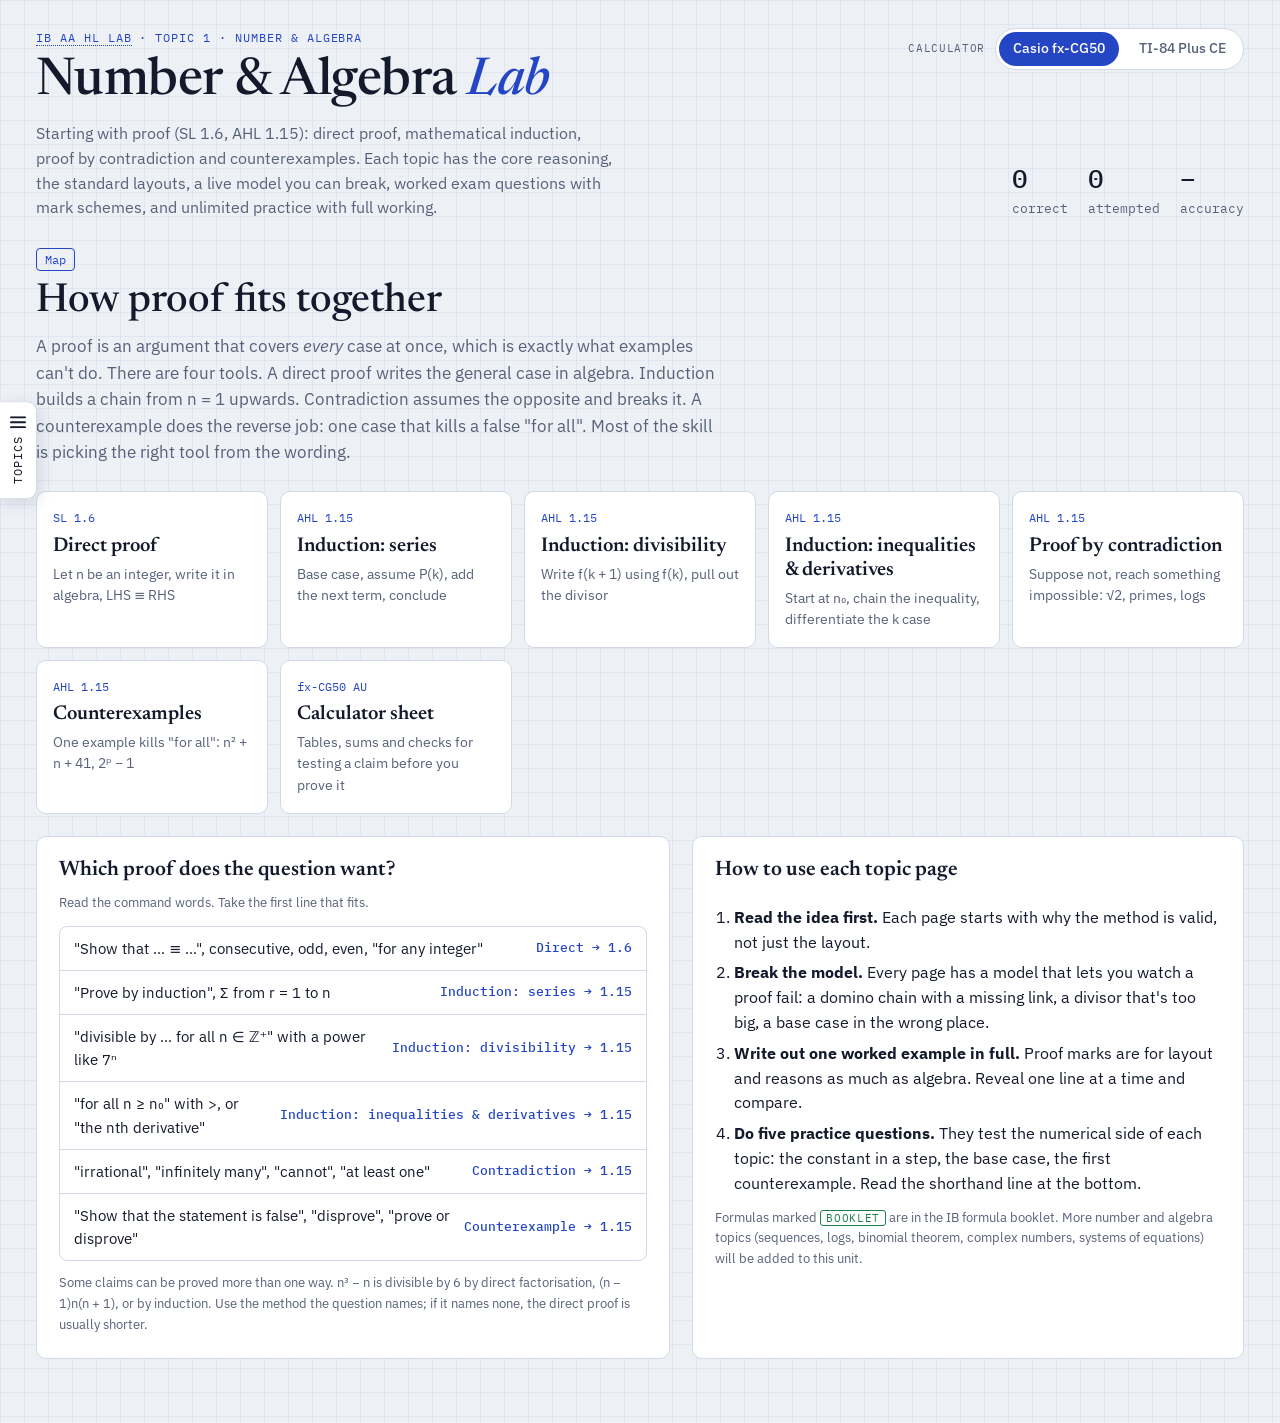
==== commit 74041dd4: "Rename site to IB AA HL Lab and move to ib-aahl-lab.vercel.app" ====
--- a/algebra/index.html
+++ b/algebra/index.html
@@ -5,18 +5,20 @@
 <meta name="viewport" content="width=device-width, initial-scale=1, viewport-fit=cover">
 <meta name="description" content="Interactive guide to IB Maths AA HL number and algebra, starting with proof: direct proof, mathematical induction (series, divisibility, inequalities, derivatives), proof by contradiction and counterexamples, with live models, worked exam questions with mark schemes, Casio fx-CG50 and TI-84 Plus CE keystrokes, and unlimited practice.">
 <style>:root{padding-top:env(safe-area-inset-top,0px);padding-bottom:env(safe-area-inset-bottom,0px)}body{margin:0;font:14px system-ui,sans-serif}img{max-width:100%}[hidden]{display:none!important}</style>
-<title>IB Number &amp; Algebra Lab</title>
+<title>Number &amp; Algebra · IB AA HL Lab</title>
 <script>try{document.documentElement.dataset.calc=localStorage.getItem('ibprob-calc')==='ti84'?'ti84':'casio';}catch(e){document.documentElement.dataset.calc='casio';}</script>
 <link rel="preconnect" href="https://fonts.googleapis.com">
 <link rel="preconnect" href="https://fonts.gstatic.com" crossorigin>
 <link rel="stylesheet" href="https://fonts.googleapis.com/css2?family=Newsreader:ital,opsz,wght@0,6..72,400..700;1,6..72,400..600&family=IBM+Plex+Sans:wght@400;500;600&family=IBM+Plex+Mono:wght@400;500&display=swap">
 <link rel="stylesheet" href="../shared/styles.css">
+<script>window.va=window.va||function(){(window.vaq=window.vaq||[]).push(arguments);};</script>
+<script defer src="/_vercel/insights/script.js"></script>
 </head>
 <body data-unit="algebra">
 <div class="wrap">
 <header class="top">
 <div>
-<div class="eyebrow"><a class="crumb" href="../">IB Maths Lab</a> · Topic 1 · Number &amp; algebra</div>
+<div class="eyebrow"><a class="crumb" href="../">IB AA HL Lab</a> · Topic 1 · Number &amp; algebra</div>
 <h1>Number &amp; Algebra <em>Lab</em></h1>
 <p class="sub">Starting with proof (SL 1.6, AHL 1.15): direct proof, mathematical induction, proof by contradiction and counterexamples. Each topic has the core reasoning, the standard layouts, a live model you can break, worked exam questions with mark schemes, and unlimited practice with full working.</p>
 </div>
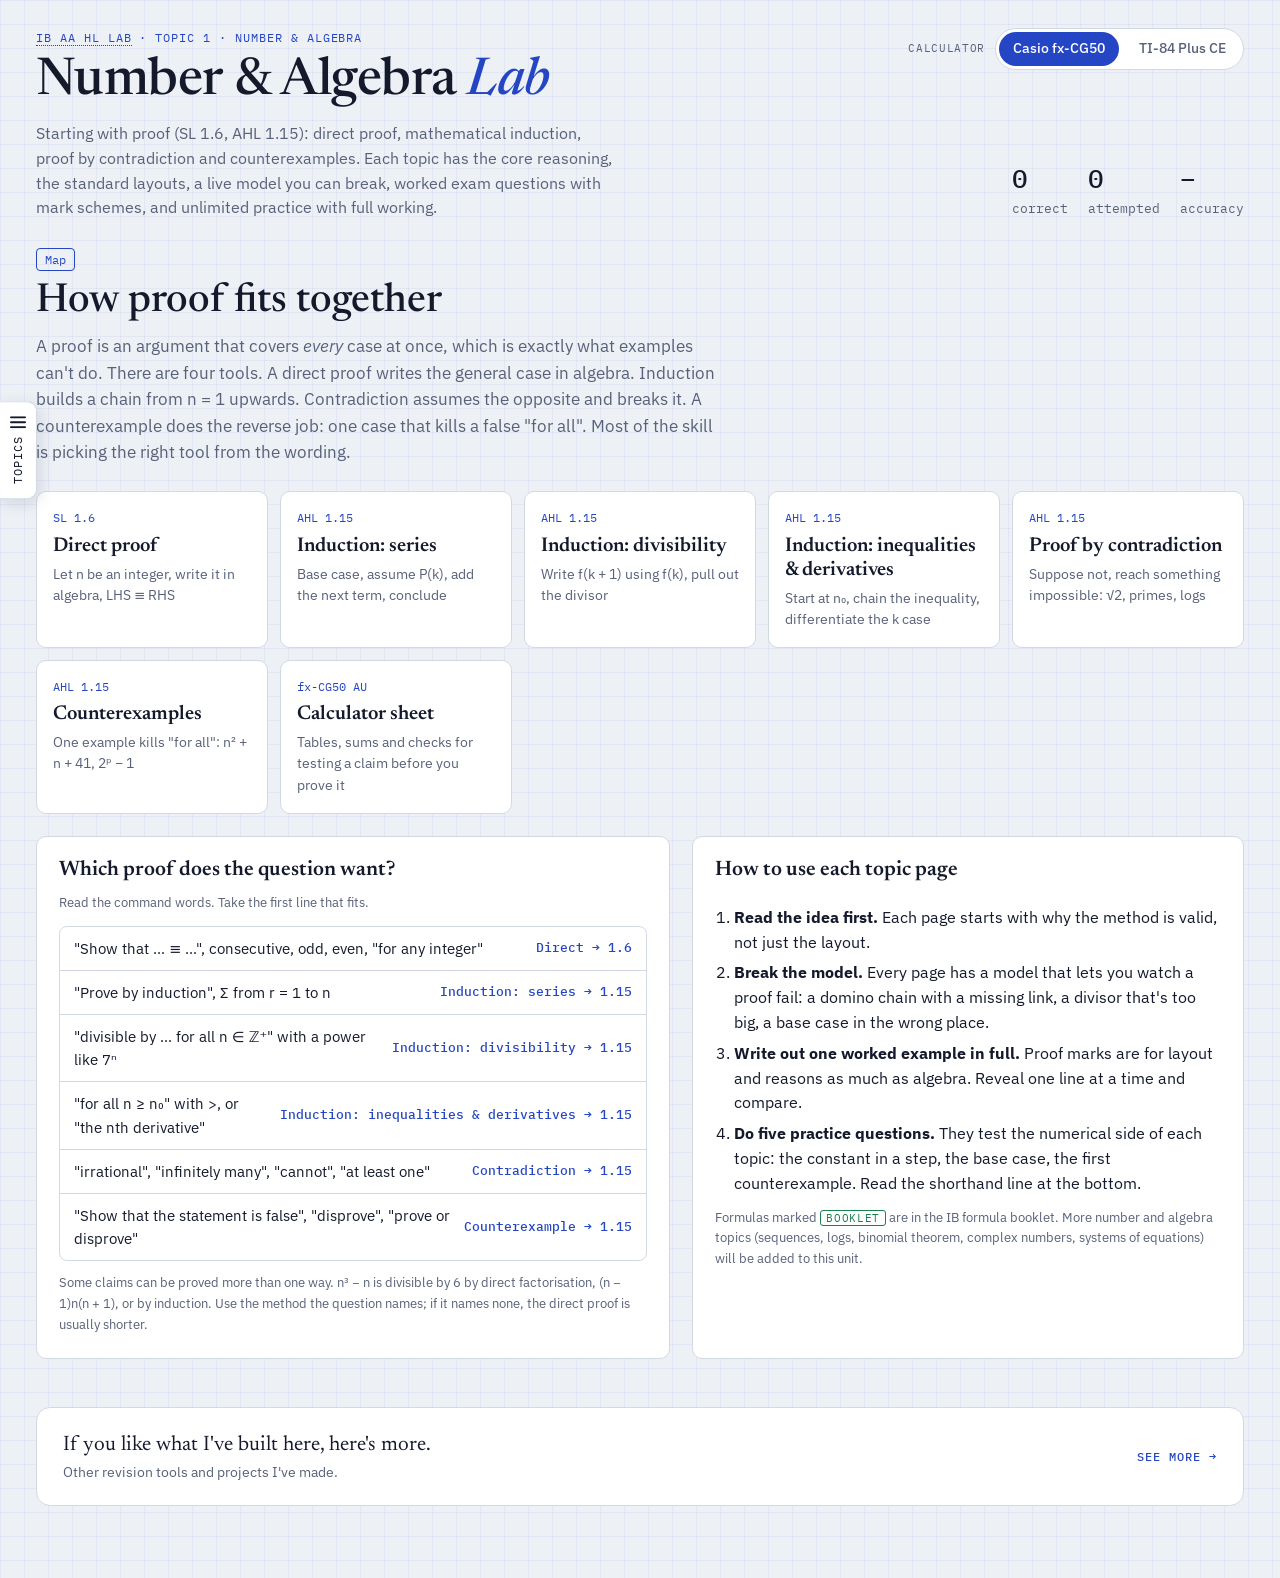
==== commit 10636fc5: "Add 'More I've built' page linking to my other projects" ====
--- a/algebra/index.html
+++ b/algebra/index.html
@@ -1,6 +1,7 @@
 <!doctype html>
 <html lang="en">
 <head>
+<script>if(location.hostname==="ib-aahl-probability-lab.vercel.app")location.replace("https://ib-aahl-lab.vercel.app"+location.pathname+location.search+location.hash);</script>
 <meta charset="utf-8">
 <meta name="viewport" content="width=device-width, initial-scale=1, viewport-fit=cover">
 <meta name="description" content="Interactive guide to IB Maths AA HL number and algebra, starting with proof: direct proof, mathematical induction (series, divisibility, inequalities, derivatives), proof by contradiction and counterexamples, with live models, worked exam questions with mark schemes, Casio fx-CG50 and TI-84 Plus CE keystrokes, and unlimited practice.">
@@ -678,6 +679,7 @@
 </div>
 </div>
 </section>
+<a class="more-band" href="../more/"><p>If you like what I've built here, here's more.<span>Other revision tools and projects I've made.</span></p><b>See more →</b></a>
 </main>
 </div>
 </div>
--- a/shared/styles.css
+++ b/shared/styles.css
@@ -299,3 +299,10 @@
 .lcol{display:flex;flex-direction:column;gap:14px;min-width:0}
 .vgrid{margin-bottom:6px}
 @media (max-width:760px){.lab-grid>.lcol{order:2}}
+/* End-of-page link to Gerald's other projects (more/index.html) */
+.more-band{display:flex;align-items:center;justify-content:space-between;gap:20px;flex-wrap:wrap;margin:48px 0 8px;padding:24px 26px;
+border:1px solid var(--line);border-radius:14px;background:var(--paper);text-decoration:none;color:var(--ink);transition:border-color .2s}
+.more-band:hover{border-color:var(--accent)}
+.more-band p{margin:0;font-family:var(--f-display);font-size:21px;line-height:1.3}
+.more-band p span{display:block;font-family:var(--f-body);font-size:14px;color:var(--muted);margin-top:4px}
+.more-band b{display:inline-flex;align-items:center;gap:8px;font-family:var(--f-mono);font-weight:500;font-size:12px;letter-spacing:.08em;text-transform:uppercase;color:var(--accent);white-space:nowrap}
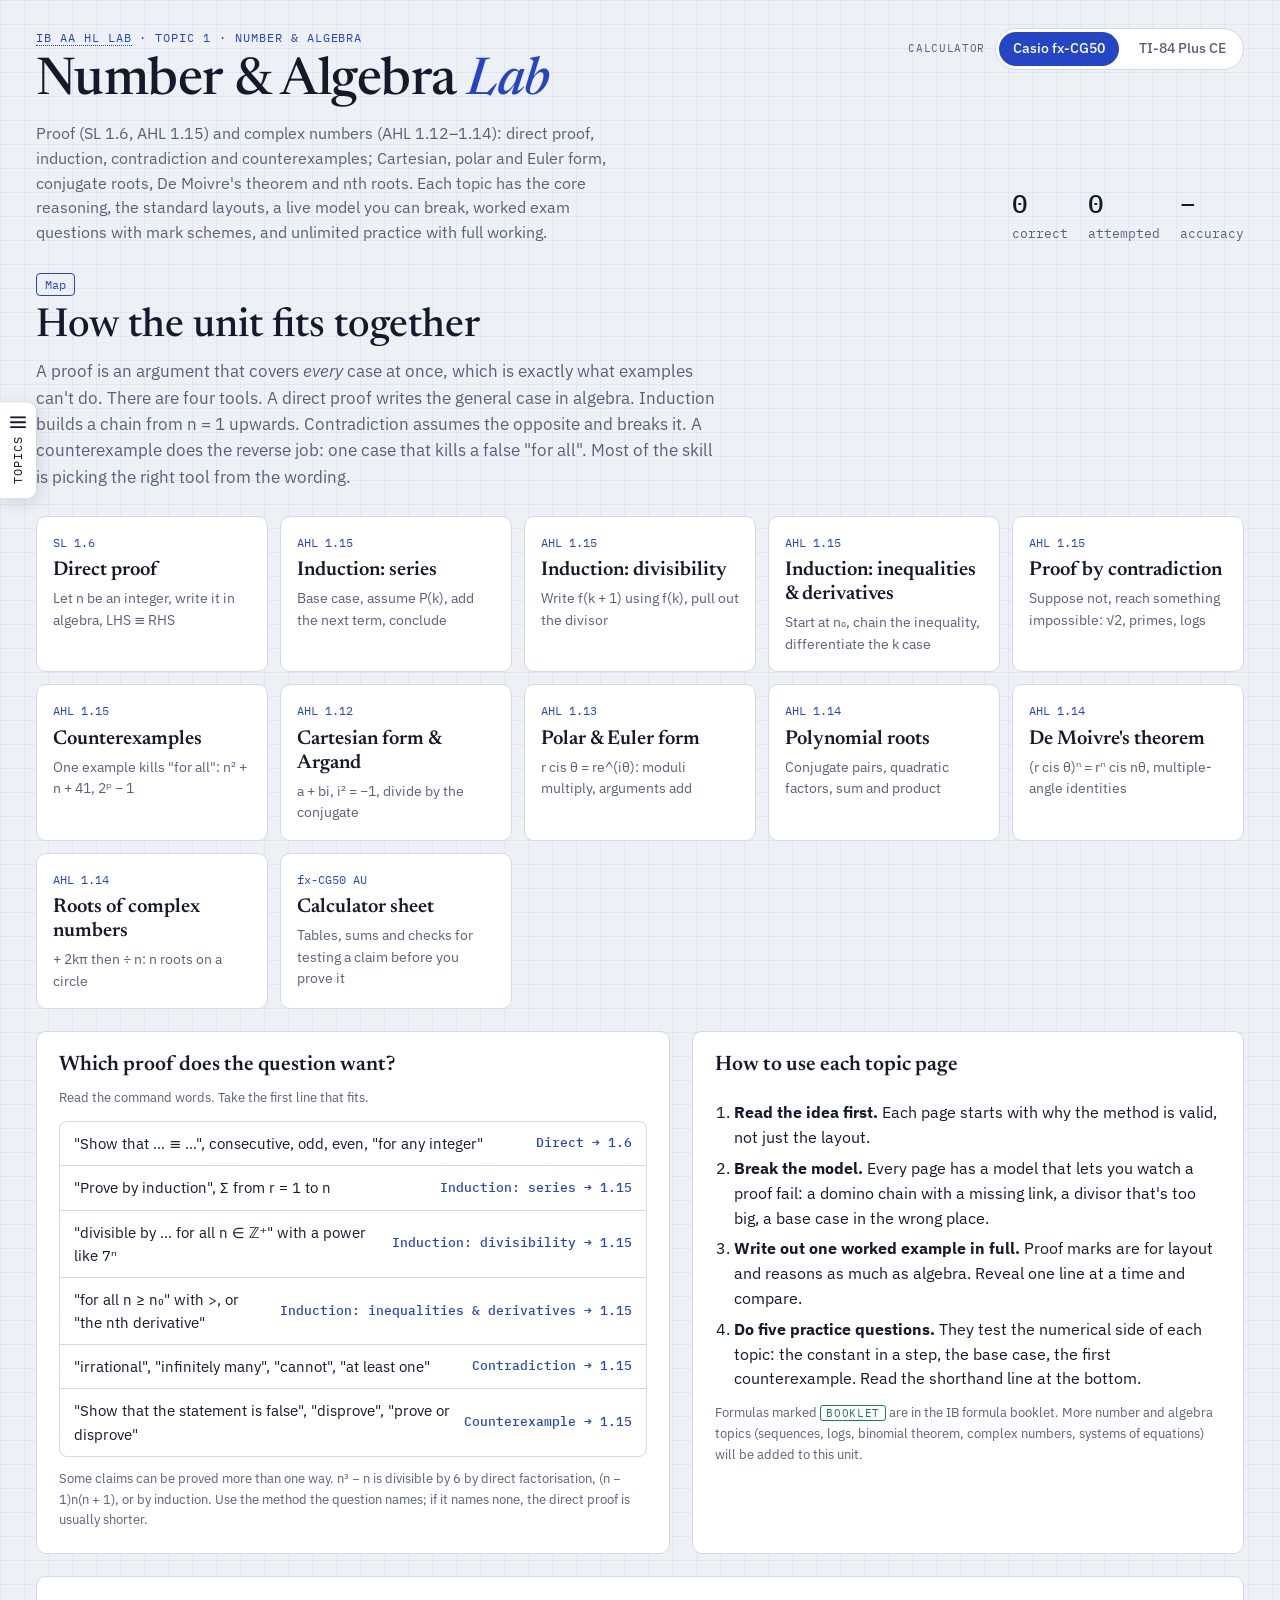
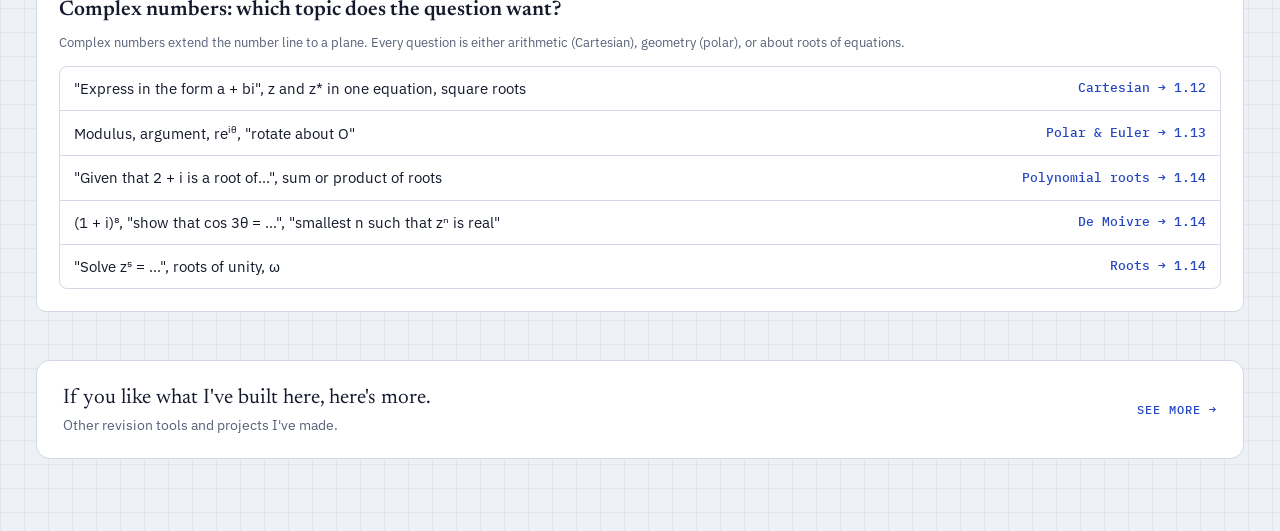
==== commit dfa0838a: "Add all of calculus and complex numbers Calculus: limits and first principles, l'Hôpital, differenti" ====
--- a/algebra/index.html
+++ b/algebra/index.html
@@ -4,7 +4,7 @@
 <script>if(location.hostname==="ib-aahl-probability-lab.vercel.app")location.replace("https://ib-aahl-lab.vercel.app"+location.pathname+location.search+location.hash);</script>
 <meta charset="utf-8">
 <meta name="viewport" content="width=device-width, initial-scale=1, viewport-fit=cover">
-<meta name="description" content="Interactive guide to IB Maths AA HL number and algebra, starting with proof: direct proof, mathematical induction (series, divisibility, inequalities, derivatives), proof by contradiction and counterexamples, with live models, worked exam questions with mark schemes, Casio fx-CG50 and TI-84 Plus CE keystrokes, and unlimited practice.">
+<meta name="description" content="Interactive guide to IB Maths AA HL number and algebra: proof (direct, induction, contradiction, counterexamples) and complex numbers (Cartesian, polar and Euler form, conjugate roots of polynomials, De Moivre's theorem, nth roots), with live models, worked exam questions with mark schemes, Casio fx-CG50 and TI-84 Plus CE keystrokes, and unlimited practice.">
 <style>:root{padding-top:env(safe-area-inset-top,0px);padding-bottom:env(safe-area-inset-bottom,0px)}body{margin:0;font:14px system-ui,sans-serif}img{max-width:100%}[hidden]{display:none!important}</style>
 <title>Number &amp; Algebra · IB AA HL Lab</title>
 <script>try{document.documentElement.dataset.calc=localStorage.getItem('ibprob-calc')==='ti84'?'ti84':'casio';}catch(e){document.documentElement.dataset.calc='casio';}</script>
@@ -21,7 +21,7 @@
 <div>
 <div class="eyebrow"><a class="crumb" href="../">IB AA HL Lab</a> · Topic 1 · Number &amp; algebra</div>
 <h1>Number &amp; Algebra <em>Lab</em></h1>
-<p class="sub">Starting with proof (SL 1.6, AHL 1.15): direct proof, mathematical induction, proof by contradiction and counterexamples. Each topic has the core reasoning, the standard layouts, a live model you can break, worked exam questions with mark schemes, and unlimited practice with full working.</p>
+<p class="sub">Proof (SL 1.6, AHL 1.15) and complex numbers (AHL 1.12–1.14): direct proof, induction, contradiction and counterexamples; Cartesian, polar and Euler form, conjugate roots, De Moivre's theorem and nth roots. Each topic has the core reasoning, the standard layouts, a live model you can break, worked exam questions with mark schemes, and unlimited practice with full working.</p>
 </div>
 <div class="top-side">
 <div class="calcpick" role="group" aria-label="Calculator for keystroke instructions">
@@ -49,6 +49,12 @@
 <button class="navb" data-go="indmore"><span class="r">HL 1.15</span><span class="n">Induction: inequalities &amp; derivatives</span><span class="s" data-s="indmore"></span></button>
 <button class="navb" data-go="contra"><span class="r">HL 1.15</span><span class="n">Proof by contradiction</span><span class="s" data-s="contra"></span></button>
 <button class="navb" data-go="counter"><span class="r">HL 1.15</span><span class="n">Counterexamples</span><span class="s" data-s="counter"></span></button>
+<div class="grp">Complex numbers</div>
+<button class="navb" data-go="cart"><span class="r">HL 1.12</span><span class="n">Cartesian form &amp; Argand</span><span class="s" data-s="cart"></span></button>
+<button class="navb" data-go="polar"><span class="r">HL 1.13</span><span class="n">Polar &amp; Euler form</span><span class="s" data-s="polar"></span></button>
+<button class="navb" data-go="polyroots"><span class="r">HL 1.14</span><span class="n">Polynomial roots</span><span class="s" data-s="polyroots"></span></button>
+<button class="navb" data-go="demoivre"><span class="r">HL 1.14</span><span class="n">De Moivre's theorem</span><span class="s" data-s="demoivre"></span></button>
+<button class="navb" data-go="croots"><span class="r">HL 1.14</span><span class="n">Roots of complex numbers</span><span class="s" data-s="croots"></span></button>
 <div class="grp">Test yourself</div>
 <button class="navb" data-go="drill"><span class="r">mix</span><span class="n">Mixed drill</span><span class="s" data-s="drill"></span></button>
 <button class="navb" data-go="casio"><span class="r"><span data-calc="casio">CG50</span><span data-calc="ti84">TI-84</span></span><span class="n">Calculator sheet</span><span class="s"></span></button>
@@ -57,7 +63,7 @@
 <section class="sec" id="s-overview" data-sec="overview">
 <header class="sec-head">
 <span class="ref">Map</span>
-<h2>How proof fits together</h2>
+<h2>How the unit fits together</h2>
 <p class="lede">A proof is an argument that covers <em>every</em> case at once, which is exactly what examples can't do. There are four tools. A direct proof writes the general case in algebra. Induction builds a chain from n = 1 upwards. Contradiction assumes the opposite and breaks it. A counterexample does the reverse job: one case that kills a false "for all". Most of the skill is picking the right tool from the wording.</p>
 </header>
 <div class="cards" id="cards"></div>
@@ -86,6 +92,17 @@
 <p class="small">Formulas marked <span class="bk">booklet</span> are in the IB formula booklet. More number and algebra topics (sequences, logs, binomial theorem, complex numbers, systems of equations) will be added to this unit.</p>
 </div>
 </div>
+<div class="panel">
+<h3>Complex numbers: which topic does the question want?</h3>
+<p class="small" style="margin-bottom:12px">Complex numbers extend the number line to a plane. Every question is either arithmetic (Cartesian), geometry (polar), or about roots of equations.</p>
+<div class="decide">
+<div><span>"Express in the form a + bi", z and z* in one equation, square roots</span><b>Cartesian → 1.12</b></div>
+<div><span>Modulus, argument, re<sup>iθ</sup>, "rotate about O"</span><b>Polar &amp; Euler → 1.13</b></div>
+<div><span>"Given that 2 + i is a root of…", sum or product of roots</span><b>Polynomial roots → 1.14</b></div>
+<div><span>(1 + i)⁸, "show that cos 3θ = …", "smallest n such that zⁿ is real"</span><b>De Moivre → 1.14</b></div>
+<div><span>"Solve z⁵ = …", roots of unity, ω</span><b>Roots → 1.14</b></div>
+</div>
+</div>
 </section>
 
 <section class="sec" id="s-direct" data-sec="direct" hidden>
@@ -576,11 +593,398 @@
 </aside></div>
 </section>
 
+<section class="sec" id="s-cart" data-sec="cart" hidden>
+<header class="sec-head">
+<span class="ref">AHL 1.12</span>
+<h2>Cartesian form and the Argand diagram</h2>
+<p class="lede">A complex number a + bi is a point (a, b). Adding is moving, multiplying needs i² = −1, and dividing means making the bottom real.</p>
+</header>
+<div class="theory">
+<div class="panel prose">
+<h3>The idea</h3>
+<p>There is no real number whose square is −1, so we invent one: <b>i, with i² = −1</b>. A complex number is z = a + bi: its <b>real part</b> Re(z) = a and its <b>imaginary part</b> Im(z) = b (a real number, without the i).</p>
+<p>Plot z as the point (a, b) on the <b>Argand diagram</b>: real axis across, imaginary axis up. Then adding complex numbers is adding vectors, nose to tail. The <b>conjugate</b> z* = a − bi is the reflection in the real axis.</p>
+<p>Multiply by expanding brackets and replacing i² by −1. To divide, multiply top and bottom by the conjugate of the bottom: (c + di)(c − di) = c² + d², a real number. This is the same trick as rationalising a surd.</p>
+<p>Two complex numbers are equal only if their real parts are equal <b>and</b> their imaginary parts are equal. So one complex equation gives two real equations, which is how you solve for an unknown z = x + yi.</p>
+</div>
+<div class="panel">
+<h3>Formulas</h3>
+<div class="fx-list">
+<div class="fx"><span class="f">i² = −1, i³ = −i, i⁴ = 1</span></div>
+<div class="fx"><span class="f">z = a + bi: Re(z) = a, Im(z) = b</span></div>
+<div class="fx"><span class="f">z* = a − bi</span></div>
+<div class="fx"><span class="f">z z* = a² + b²</span></div>
+<div class="fx"><span class="f">(a + bi) ÷ (c + di) = (a + bi)(c − di) ÷ (c² + d²)</span></div>
+<div class="fx"><span class="f">a + bi = c + di ⇔ a = c and b = d</span></div>
+</div>
+<div class="notes">
+<div class="note trap"><span class="label">Traps</span><ul>
+<li>Im(3 − 4i) is −4, not −4i.</li>
+<li>i² = −1: the sign flips when two i's meet.</li>
+<li>Divide by multiplying by the conjugate of the BOTTOM.</li>
+<li>(x + yi)² = a + bi: reject x² &lt; 0, since x is real.</li>
+</ul></div>
+<div class="note tip"><span class="label">Shorthand</span><ul>
+<li><b>i² = −1, then tidy.</b></li>
+<li><b>Divide: times the conjugate, top and bottom.</b></li>
+<li><b>One complex equation = two real ones.</b></li>
+</ul></div>
+</div>
+</div>
+</div>
+<div class="panel">
+<h3>Live model: complex numbers as arrows</h3>
+<div class="lab-grid">
+<div class="lcol"><div id="cart-pre"></div><div class="ctrls" id="cart-ctrls"></div></div>
+<div>
+<canvas id="cart-cv" aria-label="Argand diagram showing z, w and the result of the chosen operation"></canvas>
+<div class="legend"><span><i style="background:var(--accent)"></i>z</span><span><i style="background:var(--amber)"></i>w</span><span><i style="background:var(--good)"></i>result</span></div>
+<div id="cart-ro"></div>
+<div class="gdc" id="cart-gdc"></div>
+<div id="cart-work" class="wk"></div>
+</div>
+</div>
+</div>
+<div class="duo"><div class="practice" data-sec="cart"></div>
+<aside class="calc" data-calc="casio"><h3>On your fx-CG50 AU <small>Run-Matrix · Complex</small></h3>
+<p>The calculator does complex arithmetic directly once Complex Mode is on.</p>
+<h4>Set up</h4>
+<ol>
+<li><kbd>SHIFT</kbd> <kbd>MENU</kbd> (SET UP) → Complex Mode: <b>a+bi</b>.</li>
+<li>i is <kbd>SHIFT</kbd> <kbd>0</kbd>.</li>
+</ol>
+<h4>Calculate</h4>
+<ol>
+<li><kbd>MENU</kbd> → <b>Run-Matrix</b>. Type <span class="mono">(3−2i)÷(1+4i)</span>, <kbd>EXE</kbd>.</li>
+<li>Re, Im and Conjg are under <kbd>OPTN</kbd> → COMPLEX (<kbd>F3</kbd>): ReP, ImP, Conjg.</li>
+</ol>
+<div class="eg">(3−2i)÷(1+4i)<br>= −5/17 − 14/17 i</div>
+<p class="small">The calculator shows fractions in Math mode; <kbd>S⇔D</kbd> switches to decimals.</p>
+</aside>
+<aside class="calc" data-calc="ti84"><h3>On your TI-84 Plus CE <small>MODE a+bi</small></h3>
+<p>The calculator does complex arithmetic directly in a+bi mode.</p>
+<h4>Set up</h4>
+<ol>
+<li><kbd>MODE</kbd> → choose <b>a+bi</b> on the REAL / a+bi / re^θi line.</li>
+<li>i is <kbd>2nd</kbd> <kbd>.</kbd>.</li>
+</ol>
+<h4>Calculate</h4>
+<ol>
+<li>Home screen: <span class="mono">(3−2i)/(1+4i)</span>, ENTER.</li>
+<li><kbd>MATH</kbd> → CMPLX: 1:conj(, 2:real(, 3:imag(.</li>
+</ol>
+<div class="eg">(3−2i)/(1+4i)<br>= −.2941176471−.8235294118i</div>
+<p class="small"><kbd>MATH</kbd> → 1:►Frac turns the answer into −5/17 − 14/17i.</p>
+</aside></div>
+</section>
+<section class="sec" id="s-polar" data-sec="polar" hidden>
+<header class="sec-head">
+<span class="ref">AHL 1.13</span>
+<h2>Modulus-argument and Euler form</h2>
+<p class="lede">Describe a complex number by its distance from O and its angle. Then multiplying is just scaling and rotating.</p>
+</header>
+<div class="theory">
+<div class="panel prose">
+<h3>The idea</h3>
+<p>The <b>modulus</b> |z| = r is the distance from O to z: r = √(a² + b²). The <b>argument</b> arg z = θ is the angle from the positive real axis, anticlockwise, in radians. The principal argument lies in −π &lt; θ ≤ π.</p>
+<p>Since a = r cos θ and b = r sin θ, z = r(cos θ + i sin θ), written <b>r cis θ</b>. Euler's formula, e<sup>iθ</sup> = cos θ + i sin θ, gives the same number as <b>re<sup>iθ</sup></b>. All three forms describe the same point.</p>
+<p>Multiplying two numbers in polar form: (r₁ cis θ₁)(r₂ cis θ₂) = r₁r₂ cis(θ₁ + θ₂). <b>Moduli multiply, arguments add.</b> It follows from the compound-angle formulas, and is obvious in Euler form: e<sup>iθ₁</sup>e<sup>iθ₂</sup> = e<sup>i(θ₁ + θ₂)</sup>. Dividing: moduli divide, arguments subtract.</p>
+<p>So multiplying by cis θ rotates a point by θ about O, and multiplying by i rotates by π/2. In the model, change θ₂ and watch zw swing round while its distance from O stays r₁r₂.</p>
+</div>
+<div class="panel">
+<h3>Formulas</h3>
+<div class="fx-list">
+<div class="fx"><span class="f">z = r(cos θ + i sin θ) = r cis θ = re<sup>iθ</sup></span><span class="bk">booklet</span></div>
+<div class="fx"><span class="f">r = √(a² + b²), tan θ = b/a</span></div>
+<div class="fx"><span class="f">|zw| = |z||w|, arg(zw) = arg z + arg w</span></div>
+<div class="fx"><span class="f">|z/w| = |z|/|w|, arg(z/w) = arg z − arg w</span></div>
+<div class="fx"><span class="f">e<sup>iπ</sup> = −1</span></div>
+</div>
+<div class="notes">
+<div class="note trap"><span class="label">Traps</span><ul>
+<li>arctan(b/a) is wrong in the second and third quadrants: sketch first.</li>
+<li>Give the principal argument in (−π, π] unless told otherwise.</li>
+<li>Radians, not degrees.</li>
+<li>|z + w| is not |z| + |w|.</li>
+</ul></div>
+<div class="note tip"><span class="label">Shorthand</span><ul>
+<li><b>Sketch, then argue: the quadrant fixes θ.</b></li>
+<li><b>Times: moduli times, angles plus.</b></li>
+<li><b>Times i = turn π/2 anticlockwise.</b></li>
+</ul></div>
+</div>
+</div>
+</div>
+<div class="panel">
+<h3>Live model: multiplying and dividing in polar form</h3>
+<div class="lab-grid">
+<div class="lcol"><div id="polar-pre"></div><div class="ctrls" id="polar-ctrls"></div></div>
+<div>
+<canvas id="polar-cv" aria-label="Argand diagram with z, w and their product or quotient, with argument arcs"></canvas>
+<div class="legend"><span><i style="background:var(--accent)"></i>z and arg z</span><span><i style="background:var(--amber)"></i>w and arg w</span><span><i style="background:var(--good)"></i>result and its argument</span></div>
+<div id="polar-ro"></div>
+<div class="gdc" id="polar-gdc"></div>
+<div id="polar-work" class="wk"></div>
+</div>
+</div>
+</div>
+<div class="duo"><div class="practice" data-sec="polar"></div>
+<aside class="calc" data-calc="casio"><h3>On your fx-CG50 AU <small>Complex Mode r∠θ</small></h3>
+<p>The calculator converts between forms and finds Abs and Arg.</p>
+<h4>Set up</h4>
+<ol>
+<li><kbd>SHIFT</kbd> <kbd>MENU</kbd> (SET UP) → Complex Mode: <b>r∠θ</b> for polar answers (or a+bi). Angle: <b>Rad</b>.</li>
+<li>∠ is <kbd>SHIFT</kbd> <kbd>×</kbd>.</li>
+</ol>
+<h4>Modulus and argument</h4>
+<ol>
+<li><kbd>OPTN</kbd> → COMPLEX → Abs and Arg: <span class="mono">Abs (−1+i)</span>, <span class="mono">Arg (−1+i)</span>.</li>
+<li>Convert: type a number, then COMPLEX → ►r∠θ or ►a+bi.</li>
+</ol>
+<div class="eg">Arg (−1+i) = 2.356… = 3π/4<br>(2∠π/3)×(√2∠3π/4) = 2.828∠−2.880</div>
+</aside>
+<aside class="calc" data-calc="ti84"><h3>On your TI-84 Plus CE <small>MODE re^θi</small></h3>
+<p>The calculator converts between forms and finds abs and angle.</p>
+<h4>Set up</h4>
+<ol>
+<li><kbd>MODE</kbd>: <b>RADIAN</b>, and <b>re^θi</b> for polar answers (or a+bi).</li>
+</ol>
+<h4>Modulus and argument</h4>
+<ol>
+<li><kbd>MATH</kbd> → CMPLX: 5:abs( and 4:angle(.</li>
+<li>Convert: 6:►Rect or 7:►Polar after a number.</li>
+<li>Enter polar numbers as <span class="mono">2e^((π/3)i)</span>.</li>
+</ol>
+<div class="eg">angle(−1+i) = 2.35619449 = 3π/4<br>2e^((π/3)i)*√(2)e^((3π/4)i) = 2.828e^(−2.880i)</div>
+</aside></div>
+</section>
+<section class="sec" id="s-polyroots" data-sec="polyroots" hidden>
+<header class="sec-head">
+<span class="ref">AHL 1.14 · 2.12</span>
+<h2>Polynomial roots and conjugate pairs</h2>
+<p class="lede">A polynomial with real coefficients has its non-real roots in conjugate pairs. Each pair multiplies out to a real quadratic factor.</p>
+</header>
+<div class="theory">
+<div class="panel prose">
+<h3>The idea</h3>
+<p>Take a polynomial with <b>real coefficients</b> and a root α = p + qi. Conjugating the equation f(α) = 0 changes nothing on the right and, because the coefficients are real, turns the left into f(α*). So <b>α* = p − qi is also a root</b>.</p>
+<p>The pair gives a real quadratic factor: (z − α)(z − α*) = z² − (α + α*)z + αα* = <b>z² − 2pz + (p² + q²)</b>. Divide the polynomial by it, or compare coefficients, to find the rest.</p>
+<p>For a polynomial aₙzⁿ + … + a₀, the <b>sum of the roots</b> is −aₙ₋₁/aₙ and the <b>product</b> is (−1)ⁿa₀/aₙ. These count complex roots too, and often find a missing root or coefficient without any division.</p>
+<p>In the model, the complex pair is always mirrored in the real axis. The real graph y = f(x) only shows real roots: it crosses the x-axis at r, and the complex pair is invisible there.</p>
+</div>
+<div class="panel">
+<h3>Formulas</h3>
+<div class="fx-list">
+<div class="fx"><span class="f">real coefficients: p + qi a root ⇒ p − qi a root</span></div>
+<div class="fx"><span class="f">(z − α)(z − α*) = z² − 2pz + p² + q²</span></div>
+<div class="fx"><span class="f">sum of roots = −aₙ₋₁ ÷ aₙ</span><span class="bk">booklet</span></div>
+<div class="fx"><span class="f">product of roots = (−1)ⁿa₀ ÷ aₙ</span><span class="bk">booklet</span></div>
+<div class="fx"><span class="f">α² + β² + γ² = (Σα)² − 2Σαβ</span></div>
+</div>
+<div class="notes">
+<div class="note trap"><span class="label">Traps</span><ul>
+<li>Conjugate pairs need REAL coefficients. Say so when you use it.</li>
+<li>(z − p)² − (qi)² = (z − p)² + q².</li>
+<li>Product sign: (−1)ⁿ, so it changes with the degree.</li>
+<li>Rearrange to "= 0" before reading off coefficients.</li>
+</ul></div>
+<div class="note tip"><span class="label">Shorthand</span><ul>
+<li><b>Root p + qi ⇒ factor z² − 2pz + (p² + q²).</b></li>
+<li><b>Missing root? Product or sum of roots.</b></li>
+<li><b>Compare coefficients instead of long division.</b></li>
+</ul></div>
+</div>
+</div>
+</div>
+<div class="panel">
+<h3>Live model: a conjugate pair and the real graph</h3>
+<div class="lab-grid">
+<div class="lcol"><div id="polyroots-pre"></div><div class="ctrls" id="polyroots-ctrls"></div></div>
+<div>
+<canvas id="polyroots-cv" aria-label="Argand diagram of a cubic's roots and a graph of the cubic for real x"></canvas>
+<canvas id="polyroots-graph" aria-label="graph of the cubic for real x" style="margin-top:8px"></canvas>
+<div class="legend"><span><i style="background:var(--accent)"></i>complex pair</span><span><i style="background:var(--amber)"></i>real root</span></div>
+<div id="polyroots-ro"></div>
+<div class="gdc" id="polyroots-gdc"></div>
+<div id="polyroots-work" class="wk"></div>
+</div>
+</div>
+</div>
+<div class="duo"><div class="practice" data-sec="polyroots"></div>
+<aside class="calc" data-calc="casio"><h3>On your fx-CG50 AU <small>Equation · POLYNOMIAL</small></h3>
+<p>The polynomial solver finds every root, real and complex.</p>
+<h4>Solve a polynomial</h4>
+<ol>
+<li><kbd>SHIFT</kbd> <kbd>MENU</kbd> (SET UP) → Complex Mode: <b>a+bi</b> (otherwise complex roots are hidden).</li>
+<li><kbd>MENU</kbd> → <b>Equation</b> → <kbd>F2</kbd> POLYNOMIAL → degree (<kbd>F2</kbd> for 3, <kbd>F3</kbd> for 4, …).</li>
+<li>Enter the coefficients, <kbd>F1</kbd> SOLVE.</li>
+</ol>
+<div class="eg">z³ − 4z² + 9z − 10<br>coefficients 1, −4, 9, −10<br>X1 = 2,  X2 = 1 + 2i,  X3 = 1 − 2i</div>
+<p class="warn">On Paper 1 there is no calculator: use the conjugate pair and compare coefficients.</p>
+</aside>
+<aside class="calc" data-calc="ti84"><h3>On your TI-84 Plus CE <small>PlySmlt2</small></h3>
+<p>The Polynomial Root Finder app finds every root, real and complex.</p>
+<h4>Solve a polynomial</h4>
+<ol>
+<li><kbd>APPS</kbd> → <b>PlySmlt2</b> → 1:POLYNOMIAL ROOT FINDER.</li>
+<li>Set ORDER, choose <b>a+bi</b>, NEXT.</li>
+<li>Enter the coefficients, SOLVE (GRAPH key).</li>
+</ol>
+<div class="eg">ORDER 3: 1, −4, 9, −10<br>x1 = 2,  x2 = 1+2i,  x3 = 1−2i</div>
+<p class="warn">On Paper 1 there is no calculator: use the conjugate pair and compare coefficients.</p>
+</aside></div>
+</section>
+<section class="sec" id="s-demoivre" data-sec="demoivre" hidden>
+<header class="sec-head">
+<span class="ref">AHL 1.14</span>
+<h2>De Moivre's theorem</h2>
+<p class="lede">Raising r cis θ to the power n raises r to the power n and multiplies the angle by n. Powers become spirals.</p>
+</header>
+<div class="theory">
+<div class="panel prose">
+<h3>The idea</h3>
+<p>Multiplying by z = r cis θ scales by r and turns by θ. Do it n times and you have scaled by rⁿ and turned by nθ: <b>(r cis θ)ⁿ = rⁿ cis nθ</b>. That is De Moivre's theorem. It holds for every integer n (it can be proved by induction for positive n).</p>
+<p>For high powers, never expand brackets. Convert to polar, apply the theorem, reduce the argument by multiples of 2π, and convert back. (1 + i)⁸ = (√2)⁸ cis(8π/4) = 16 cis 2π = 16.</p>
+<p>Expanding (cos θ + i sin θ)ⁿ with the binomial theorem and comparing it with cos nθ + i sin nθ gives <b>multiple-angle identities</b>: the real parts give cos nθ, the imaginary parts sin nθ. Going the other way, z + 1/z = 2cos θ lets you write cosⁿθ in terms of cos kθ, which is how you integrate cos⁴θ.</p>
+<p>In the model, the dots are z⁰, z¹, z², …: with r &gt; 1 they spiral out, with r &lt; 1 they spiral in, and with r = 1 they walk round the unit circle.</p>
+</div>
+<div class="panel">
+<h3>Formulas</h3>
+<div class="fx-list">
+<div class="fx"><span class="f">(r cis θ)ⁿ = rⁿ cis nθ = rⁿe<sup>inθ</sup></span><span class="bk">booklet</span></div>
+<div class="fx"><span class="f">zⁿ real ⇔ nθ = kπ</span></div>
+<div class="fx"><span class="f">z = cis θ: zⁿ + z⁻ⁿ = 2cos nθ, zⁿ − z⁻ⁿ = 2i sin nθ</span></div>
+<div class="fx"><span class="f">cos 3θ = 4cos³θ − 3cos θ</span></div>
+<div class="fx"><span class="f">sin 3θ = 3sin θ − 4sin³θ</span></div>
+</div>
+<div class="notes">
+<div class="note trap"><span class="label">Traps</span><ul>
+<li>Raise the modulus to the power too: (2 cis θ)³ = 8 cis 3θ, not 2 cis 3θ.</li>
+<li>Reduce nθ into (−π, π] at the end.</li>
+<li>"Real" includes negative numbers.</li>
+<li>(z − z⁻¹)ⁿ involves 2i sin, so watch the powers of i.</li>
+</ul></div>
+<div class="note tip"><span class="label">Shorthand</span><ul>
+<li><b>Polar, power, reduce, convert back.</b></li>
+<li><b>Modulus to the n, angle times n.</b></li>
+<li><b>Identities: expand, compare real and imaginary parts.</b></li>
+</ul></div>
+</div>
+</div>
+</div>
+<div class="panel">
+<h3>Live model: powers spiral</h3>
+<div class="lab-grid">
+<div class="lcol"><div id="demoivre-pre"></div><div class="ctrls" id="demoivre-ctrls"></div></div>
+<div>
+<canvas id="demoivre-cv" aria-label="Argand diagram showing successive powers of z spiralling about the origin"></canvas>
+<div class="legend"><span><i style="background:var(--accent)"></i>z, z², … </span><span><i style="background:var(--good)"></i>zⁿ</span><span><i style="background:var(--muted)"></i>unit circle</span></div>
+<div id="demoivre-ro"></div>
+<div class="gdc" id="demoivre-gdc"></div>
+<div id="demoivre-work" class="wk"></div>
+</div>
+</div>
+</div>
+<div class="duo"><div class="practice" data-sec="demoivre"></div>
+<aside class="calc" data-calc="casio"><h3>On your fx-CG50 AU <small>Run-Matrix · r∠θ</small></h3>
+<p>Check a power directly; the method marks still need the polar working.</p>
+<h4>Raise to a power</h4>
+<ol>
+<li><kbd>SHIFT</kbd> <kbd>MENU</kbd> (SET UP) → Complex Mode: <b>r∠θ</b> (or a+bi for a Cartesian answer). Angle: Rad.</li>
+<li><span class="mono">(1−√3i)^6</span> or <span class="mono">(2∠−π/3)^6</span>.</li>
+</ol>
+<div class="eg">(1−√3i)^6 = 64<br>(1+i)^8 = 16</div>
+<p class="small">Arguments from the calculator are always principal values in (−π, π].</p>
+</aside>
+<aside class="calc" data-calc="ti84"><h3>On your TI-84 Plus CE <small>MODE re^θi</small></h3>
+<p>Check a power directly; the method marks still need the polar working.</p>
+<h4>Raise to a power</h4>
+<ol>
+<li><kbd>MODE</kbd>: RADIAN, and re^θi or a+bi.</li>
+<li><span class="mono">(1−√(3)i)^6</span> or <span class="mono">(2e^((−π/3)i))^6</span>.</li>
+</ol>
+<div class="eg">(1−√(3)i)^6 = 64<br>(1+i)^8 = 16</div>
+<p class="small">Tiny rounding terms like 1E−12i can appear; they are zero.</p>
+</aside></div>
+</section>
+<section class="sec" id="s-croots" data-sec="croots" hidden>
+<header class="sec-head">
+<span class="ref">AHL 1.14</span>
+<h2>Roots of complex numbers</h2>
+<p class="lede">zⁿ = w has exactly n solutions. They share one modulus and sit evenly round a circle, at the corners of a regular polygon.</p>
+</header>
+<div class="theory">
+<div class="panel prose">
+<h3>The idea</h3>
+<p>Write w = R cis θ. Because adding 2π to an angle doesn't change the point, w is also R cis(θ + 2kπ) for every integer k. Taking the nth root by De Moivre: <b>z = R<sup>1/n</sup> cis((θ + 2kπ)/n)</b>.</p>
+<p>k = 0, 1, …, n − 1 give n different roots; k = n brings you back to the first. All have modulus R<sup>1/n</sup>, and their arguments are <b>2π/n apart</b>. On the Argand diagram they are the vertices of a regular n-gon centred at O.</p>
+<p>The <b>nth roots of unity</b> solve zⁿ = 1: 1, ω, ω², …, ωⁿ⁻¹ with ω = cis(2π/n). Their sum is 0 (a geometric series, or the polygon's symmetry). For cube roots, 1 + ω + ω² = 0 and ω³ = 1 simplify almost anything.</p>
+<p>In the model, change n and watch the polygon gain corners; change arg w and watch the whole polygon turn by one nth of that angle.</p>
+</div>
+<div class="panel">
+<h3>Formulas</h3>
+<div class="fx-list">
+<div class="fx"><span class="f">zⁿ = R cis θ ⇒ z = R<sup>1/n</sup> cis((θ + 2kπ)/n), k = 0, …, n − 1</span></div>
+<div class="fx"><span class="f">roots of unity: ωᵏ, ω = cis(2π/n)</span></div>
+<div class="fx"><span class="f">1 + ω + ω² + … + ωⁿ⁻¹ = 0</span></div>
+<div class="fx"><span class="f">cube roots: ω³ = 1, 1 + ω + ω² = 0</span></div>
+<div class="fx"><span class="f">polygon area = n × ½r² sin(2π/n)</span></div>
+</div>
+<div class="notes">
+<div class="note trap"><span class="label">Traps</span><ul>
+<li>Add 2kπ BEFORE dividing by n.</li>
+<li>There are exactly n roots: stop at k = n − 1.</li>
+<li>The modulus is R<sup>1/n</sup>, not R.</li>
+<li>Rearrange zⁿ + 16 = 0 to zⁿ = −16 first.</li>
+</ul></div>
+<div class="note tip"><span class="label">Shorthand</span><ul>
+<li><b>+ 2kπ, then ÷ n.</b></li>
+<li><b>n roots, one circle, 2π/n apart.</b></li>
+<li><b>ω: cube to 1, add to 0.</b></li>
+</ul></div>
+</div>
+</div>
+</div>
+<div class="panel">
+<h3>Live model: roots on a circle</h3>
+<div class="lab-grid">
+<div class="lcol"><div id="croots-pre"></div><div class="ctrls" id="croots-ctrls"></div></div>
+<div>
+<canvas id="croots-cv" aria-label="Argand diagram with w and the n roots of z to the n equals w forming a regular polygon"></canvas>
+<div class="legend"><span><i style="background:var(--amber)"></i>w</span><span><i style="background:var(--accent)"></i>roots of zⁿ = w</span><span><i style="background:var(--good)"></i>first root (k = 0)</span></div>
+<div id="croots-ro"></div>
+<div class="gdc" id="croots-gdc"></div>
+<div id="croots-work" class="wk"></div>
+</div>
+</div>
+</div>
+<div class="duo"><div class="practice" data-sec="croots"></div>
+<aside class="calc" data-calc="casio"><h3>On your fx-CG50 AU <small>Run-Matrix</small></h3>
+<p>The calculator only gives one root of a power directly. Find them all by hand, then check each.</p>
+<h4>Check a root</h4>
+<ol>
+<li><kbd>SHIFT</kbd> <kbd>MENU</kbd> (SET UP) → Complex Mode: <b>a+bi</b>. Angle: Rad.</li>
+<li>Raise your root to the power n: <span class="mono">(√3+i)^3</span> should give w.</li>
+</ol>
+<div class="eg">(√3+i)^3 = 8i  ✓<br>(−2i)^3   = 8i  ✓</div>
+<p class="small">For polynomial forms such as z⁴ + 16 = 0, Equation → POLYNOMIAL lists all roots.</p>
+</aside>
+<aside class="calc" data-calc="ti84"><h3>On your TI-84 Plus CE <small>Home screen</small></h3>
+<p>The calculator only gives one root of a power directly. Find them all by hand, then check each.</p>
+<h4>Check a root</h4>
+<ol>
+<li><kbd>MODE</kbd>: a+bi, RADIAN.</li>
+<li>Raise your root to the power n: <span class="mono">(√(3)+i)^3</span> should give w.</li>
+</ol>
+<div class="eg">(√(3)+i)^3 = 8i  ✓<br>(−2i)^3     = 8i  ✓</div>
+<p class="small">For polynomial forms such as z⁴ + 16 = 0, PlySmlt2 lists all roots.</p>
+</aside></div>
+</section>
 <section class="sec" id="s-drill" data-sec="drill" hidden>
 <header class="sec-head">
 <span class="ref">Mixed</span>
 <h2>Mixed drill</h2>
-<p class="lede">Questions from every proof topic in random order. Part of the skill is recognising which method a question wants before you start.</p>
+<p class="lede">Questions from every proof and complex-number topic in random order. Part of the skill is recognising which method a question wants before you start.</p>
 </header>
 <div class="practice" data-sec="drill"></div>
 <div class="panel prose">
@@ -592,6 +996,8 @@
 <li>In contradiction, write the assumption in full, including "no common factor" or "this is the complete list".</li>
 <li>For a counterexample, show the arithmetic and say "so the statement is false".</li>
 <li>Prove identities from one side to the other. Never simplify both sides at once.</li>
+<li>Complex numbers: sketch every point before giving an argument, and give arguments in radians in (−π, π].</li>
+<li>When you use a conjugate root, write "since the coefficients are real". It carries the R1.</li>
 </ul>
 </div>
 </section>
@@ -609,6 +1015,7 @@
 <li><kbd>SHIFT</kbd> <kbd>MENU</kbd> (SET UP): Input/Output = <b>Math/Math</b>, so fractions and powers display exactly.</li>
 <li>Practise one Table with two functions (Y1 and Y2) so the setup is quick.</li>
 <li>Proof questions are mostly on Paper 1. On Paper 2, expect a "check" or "hence" part that needs a table or a sum.</li>
+<li>For complex numbers: SET UP → Complex Mode <b>a+bi</b> (or r∠θ), Angle <b>Rad</b>. In Real mode, complex answers show as Non-Real ERROR.</li>
 </ul>
 </div>
 </div>
@@ -622,6 +1029,10 @@
 <tr><td>Factorial</td><td><kbd>OPTN</kbd> → <kbd>F6</kbd> (▷) → <kbd>F3</kbd> PROB → <kbd>F1</kbd> x!</td><td>after the number</td></tr>
 <tr><td>Divisibility test</td><td><b>Table</b>, Y1 = f(X)÷d</td><td>look for decimals</td></tr>
 <tr><td>Derivative at a point</td><td><b>Run-Matrix</b> → <kbd>OPTN</kbd> → <kbd>F4</kbd> CALC → <kbd>F2</kbd> d/dx or <kbd>F3</kbd> d²/dx²</td><td>f(X), x-value</td></tr>
+<tr><td>Complex arithmetic</td><td><b>Run-Matrix</b>, Complex Mode a+bi; i is <kbd>SHIFT</kbd> <kbd>0</kbd></td><td>(3−2i)÷(1+4i)</td></tr>
+<tr><td>Modulus, argument, conjugate</td><td><kbd>OPTN</kbd> → COMPLEX</td><td>Abs, Arg, Conjg, ReP, ImP</td></tr>
+<tr><td>Polar ↔ Cartesian</td><td><kbd>OPTN</kbd> → COMPLEX → ►r∠θ, ►a+bi</td><td>after the number; ∠ is <kbd>SHIFT</kbd> <kbd>×</kbd></td></tr>
+<tr><td>All roots of a polynomial</td><td><b>Equation</b> → <kbd>F2</kbd> POLYNOMIAL</td><td>degree, coefficients; Complex Mode a+bi</td></tr>
 <tr><td>Fraction ↔ decimal</td><td><kbd>S⇔D</kbd></td><td>Run-Matrix output</td></tr>
 </table>
 </div>
@@ -647,6 +1058,7 @@
 <li><kbd>MODE</kbd>: <b>FUNCTION</b>, <b>MATHPRINT</b>, so fractions and powers display exactly.</li>
 <li>Practise one TABLE with two functions (Y1 and Y2) so the setup is quick.</li>
 <li>Proof questions are mostly on Paper 1. On Paper 2, expect a "check" or "hence" part that needs a table or a sum.</li>
+<li>For complex numbers: <kbd>MODE</kbd> <b>a+bi</b> (or re^θi) and <b>RADIAN</b>. In REAL mode, complex answers give ERR: NONREAL ANS.</li>
 </ul>
 </div>
 </div>
@@ -660,6 +1072,10 @@
 <tr><td>Factorial</td><td><kbd>MATH</kbd> → PROB → 4:!</td><td>after the number</td></tr>
 <tr><td>HCF</td><td><kbd>MATH</kbd> → NUM → gcd(</td><td>two numbers</td></tr>
 <tr><td>Derivative at a point</td><td><kbd>MATH</kbd> → 8:nDeriv(</td><td>f(X), X, x-value</td></tr>
+<tr><td>Complex arithmetic</td><td><kbd>MODE</kbd> a+bi; i is <kbd>2nd</kbd> <kbd>.</kbd></td><td>(3−2i)/(1+4i)</td></tr>
+<tr><td>Modulus, argument, conjugate</td><td><kbd>MATH</kbd> → CMPLX</td><td>5:abs(, 4:angle(, 1:conj(, 2:real(, 3:imag(</td></tr>
+<tr><td>Polar ↔ Cartesian</td><td><kbd>MATH</kbd> → CMPLX → 6:►Rect, 7:►Polar</td><td>after the number; polar as re^(θi)</td></tr>
+<tr><td>All roots of a polynomial</td><td><kbd>APPS</kbd> → PlySmlt2 → 1:POLYNOMIAL ROOT FINDER</td><td>order, a+bi, coefficients</td></tr>
 <tr><td>Decimal → fraction</td><td><kbd>MATH</kbd> → 1:►Frac</td><td>Home screen answer</td></tr>
 </table>
 </div>
